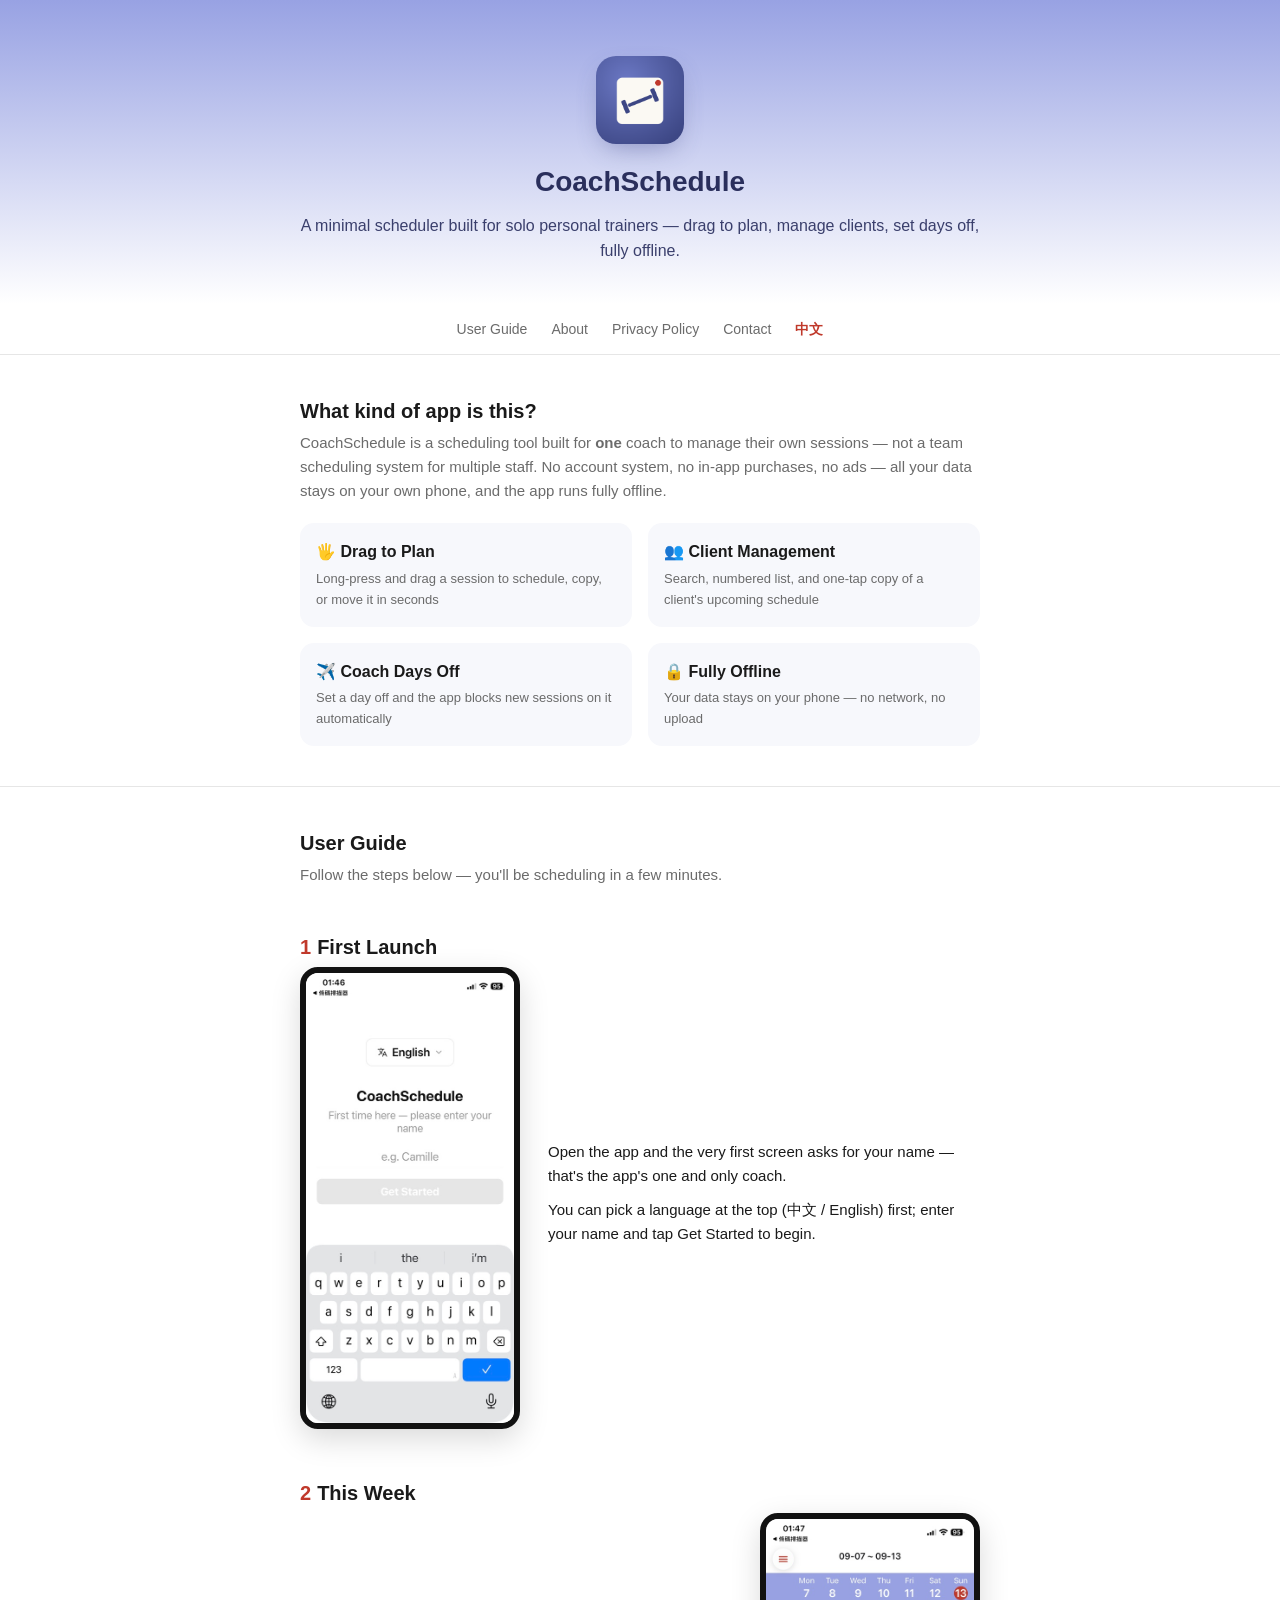
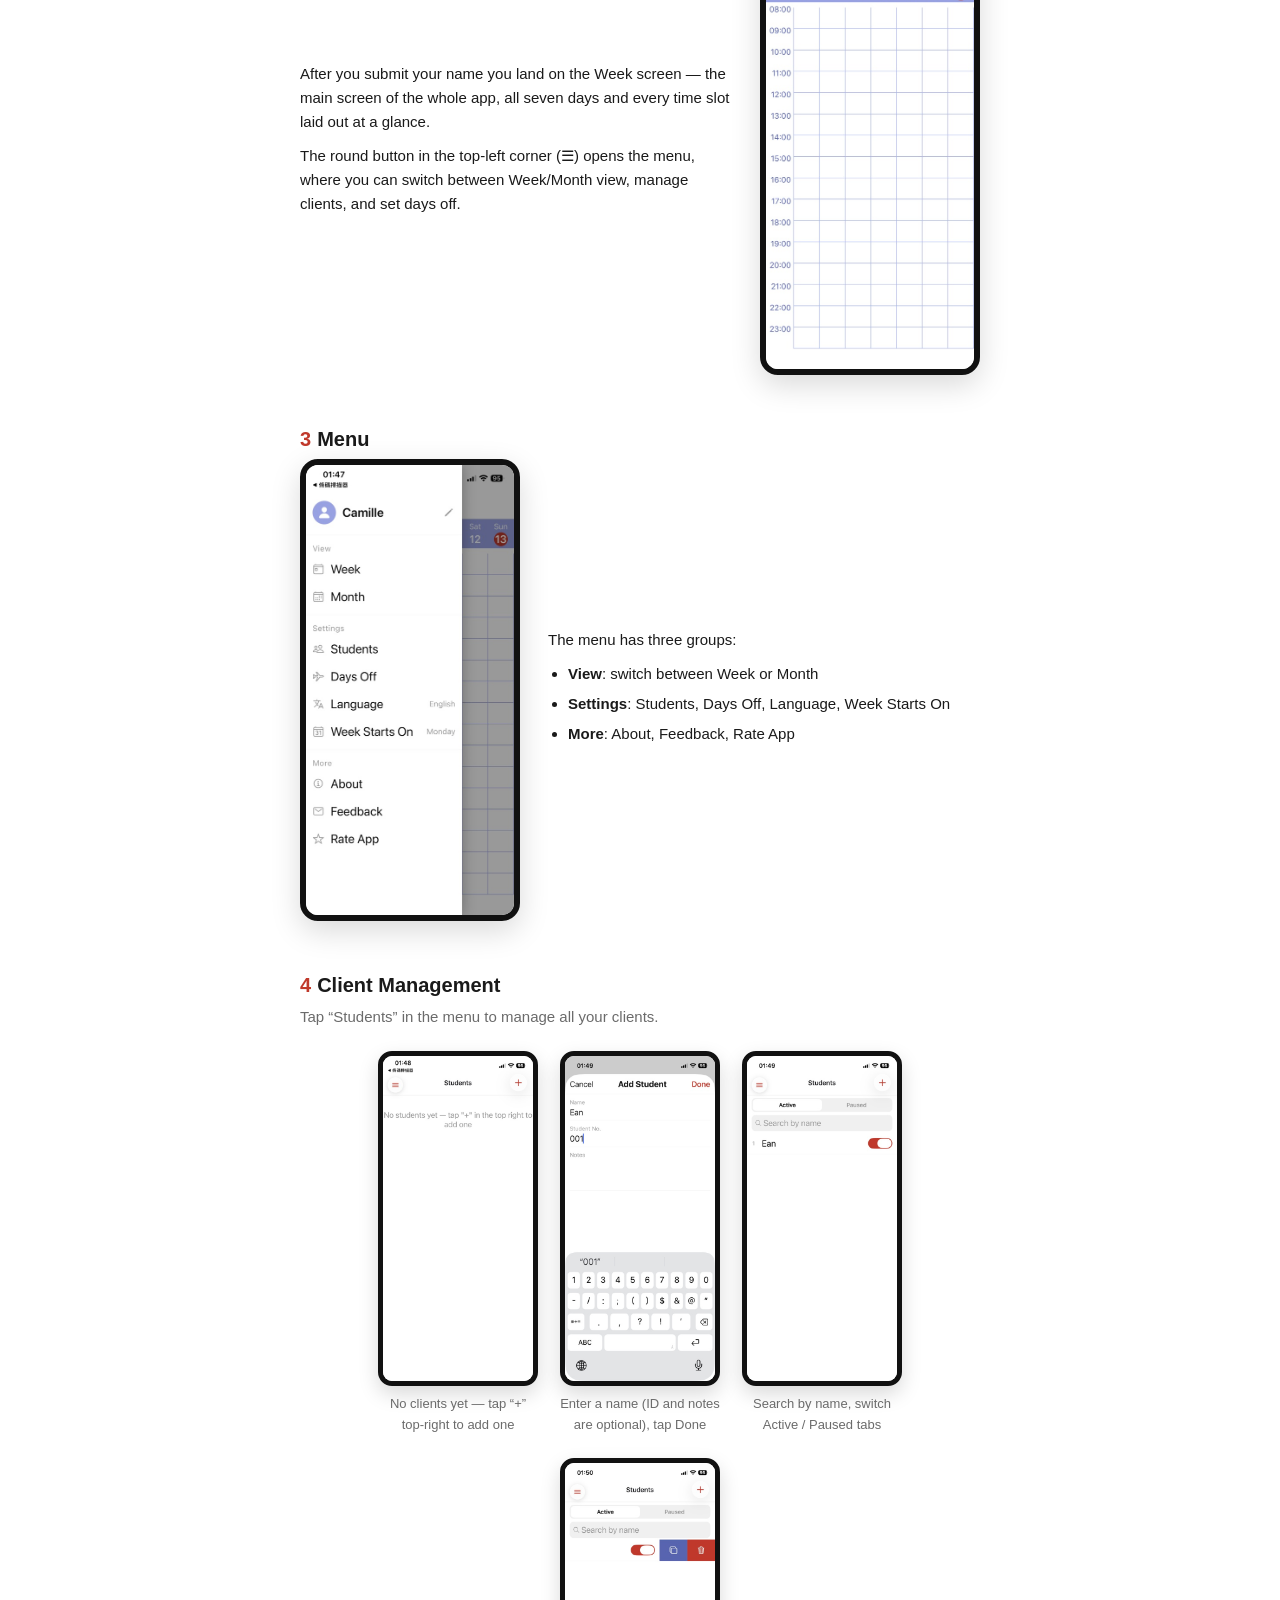
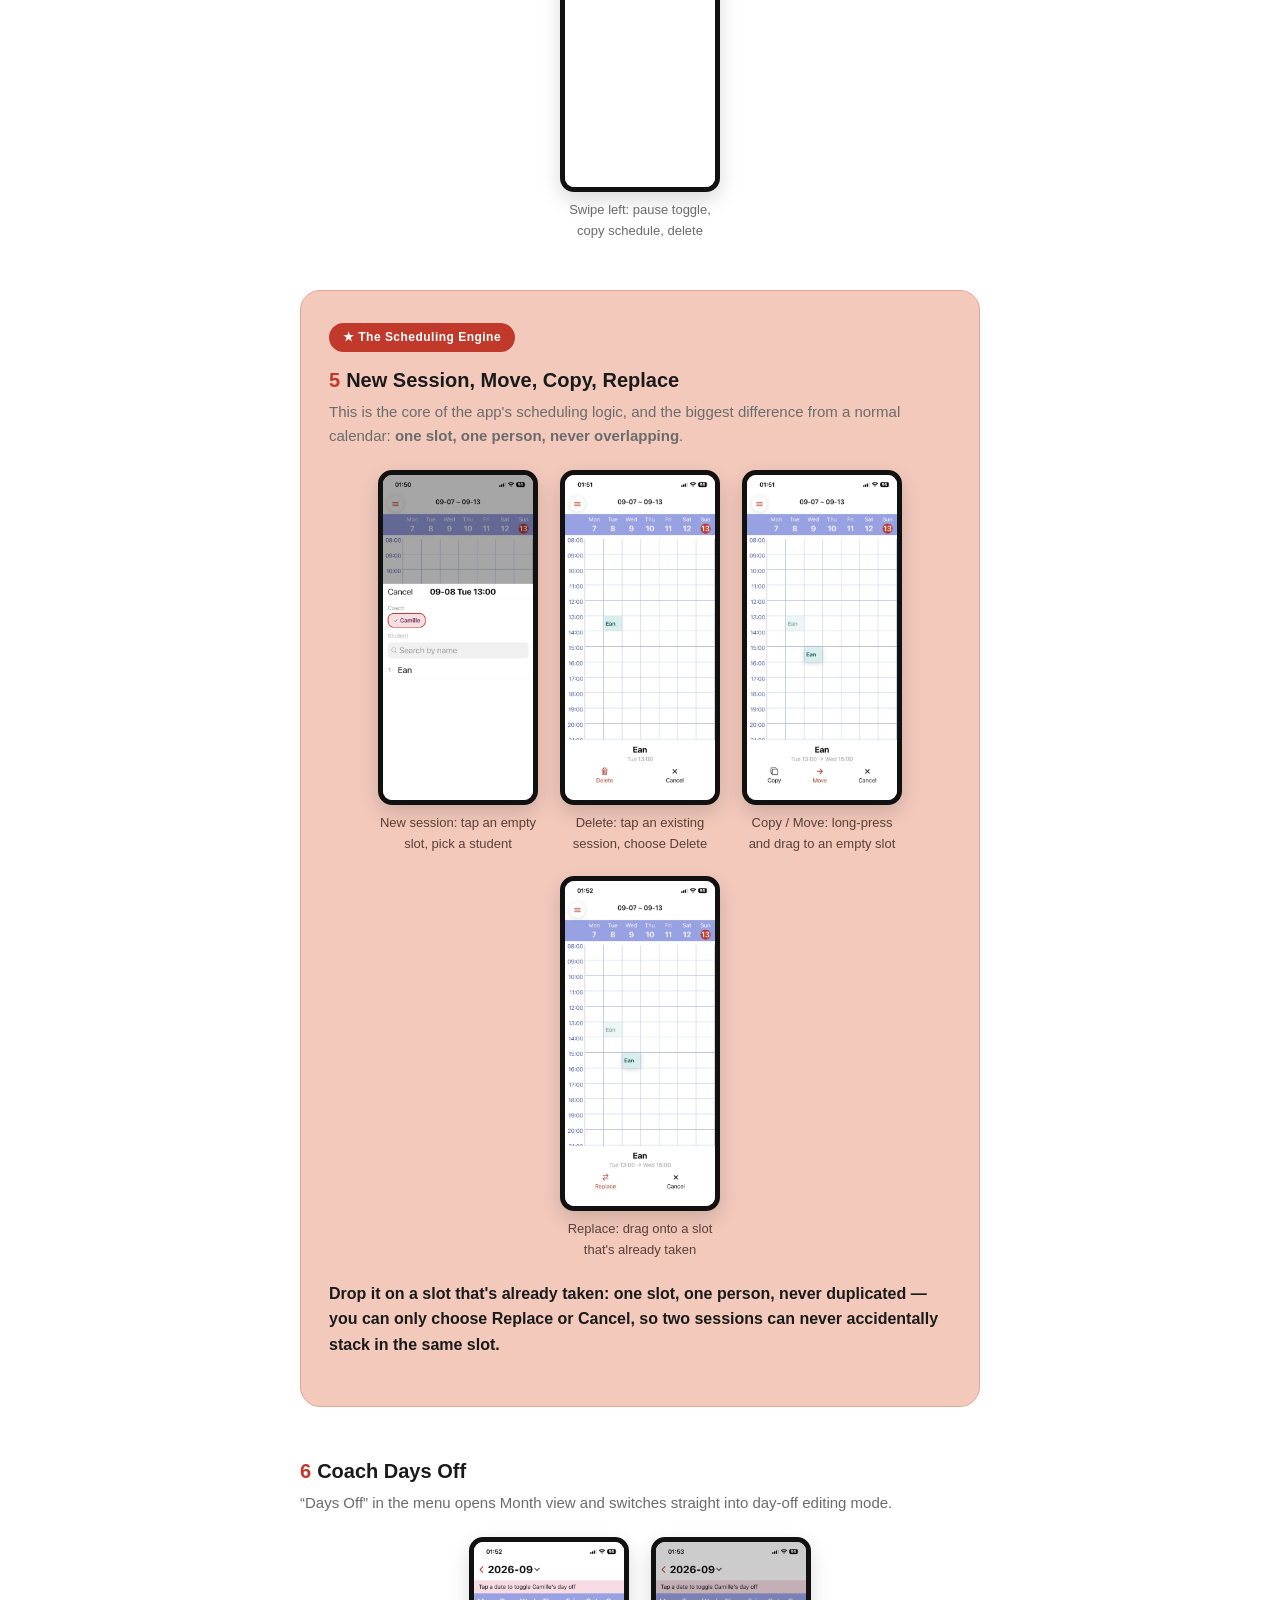
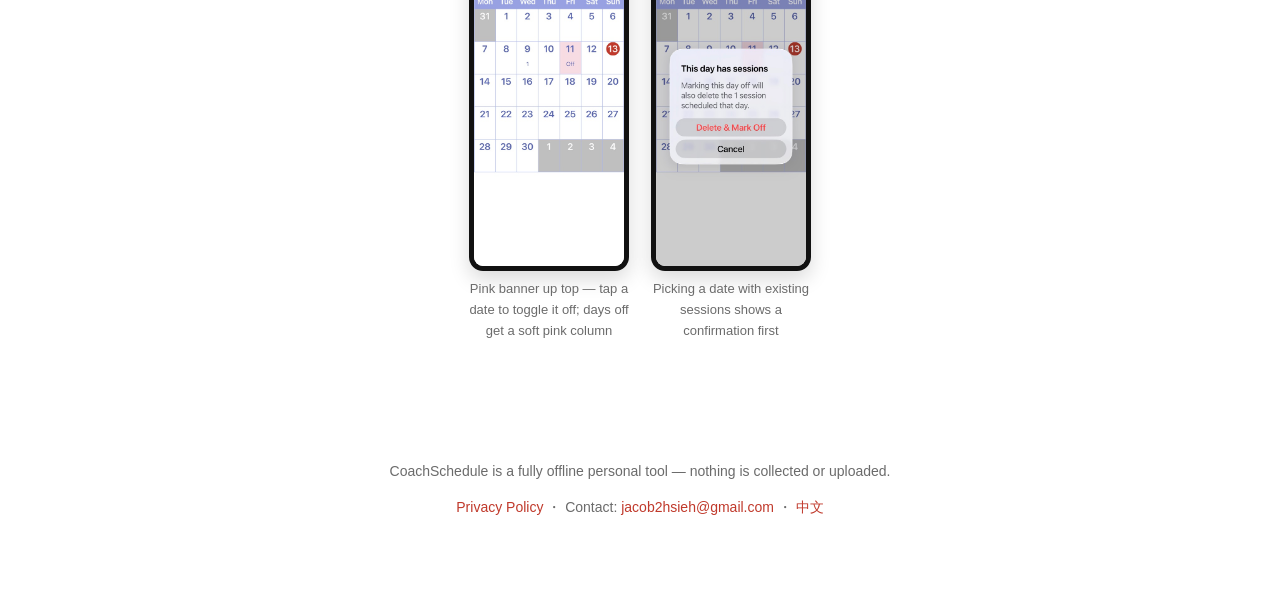
==== en.html @ 9b3b6e14 "重拍中英文截圖，網站改成 6 步驟結構並新增英文頁 新圖-TW/新圖-EN 逐張對照舊 8 步驟重新編號成 1~6（4/6 步驟內含多張子截圖），壓縮進 assets/screenshots/zh、e" ====
<!doctype html>
<html lang="en">
<head>
  <meta charset="UTF-8" />
  <meta name="viewport" content="width=device-width, initial-scale=1.0" />
  <title>CoachSchedule — Support & User Guide</title>
  <meta name="description" content="CoachSchedule: a minimal scheduling app for a single personal trainer. Drag-and-drop sessions, manage clients, set days off — fully offline, no account, no ads." />
  <meta name="keywords" content="CoachSchedule,personal trainer app,coach scheduling app,client management,drag and drop calendar,fitness trainer schedule" />
  <link rel="canonical" href="https://yrhhiming.github.io/CoachScheduleSite/en.html" />

  <!-- Language versions -->
  <link rel="alternate" hreflang="zh-Hant" href="https://yrhhiming.github.io/CoachScheduleSite/" />
  <link rel="alternate" hreflang="en" href="https://yrhhiming.github.io/CoachScheduleSite/en.html" />
  <link rel="alternate" hreflang="x-default" href="https://yrhhiming.github.io/CoachScheduleSite/" />

  <!-- Open Graph -->
  <meta property="og:type" content="website" />
  <meta property="og:site_name" content="CoachSchedule" />
  <meta property="og:title" content="CoachSchedule — A Minimal Scheduler for Personal Trainers" />
  <meta property="og:description" content="Drag-and-drop sessions, manage clients, set days off — fully offline, no account, no ads." />
  <meta property="og:url" content="https://yrhhiming.github.io/CoachScheduleSite/en.html" />
  <meta property="og:image" content="https://yrhhiming.github.io/CoachScheduleSite/og-image-en.jpg" />
  <meta property="og:image:width" content="1200" />
  <meta property="og:image:height" content="630" />
  <meta property="og:locale" content="en_US" />

  <!-- Twitter Card -->
  <meta name="twitter:card" content="summary_large_image" />
  <meta name="twitter:title" content="CoachSchedule — A Minimal Scheduler for Personal Trainers" />
  <meta name="twitter:description" content="Drag-and-drop sessions, manage clients, set days off — fully offline, no account, no ads." />
  <meta name="twitter:image" content="https://yrhhiming.github.io/CoachScheduleSite/og-image-en.jpg" />

  <!-- Favicon -->
  <link rel="icon" type="image/svg+xml" href="favicon.svg" />
  <link rel="apple-touch-icon" href="apple-touch-icon.png" />

  <link rel="stylesheet" href="style.css" />

  <script type="application/ld+json">
  {
    "@context": "https://schema.org",
    "@type": "MobileApplication",
    "name": "CoachSchedule",
    "applicationCategory": "ProductivityApplication",
    "operatingSystem": "iOS",
    "description": "A minimal scheduling app for a single personal trainer. Drag-and-drop sessions, manage clients, set days off — fully offline, no account, no ads.",
    "url": "https://yrhhiming.github.io/CoachScheduleSite/en.html",
    "image": "https://yrhhiming.github.io/CoachScheduleSite/assets/brand/app-icon.png",
    "offers": {
      "@type": "Offer",
      "price": "0",
      "priceCurrency": "USD"
    }
  }
  </script>
</head>
<body>

  <header class="hero">
    <div class="wrap">
      <img class="icon" src="assets/brand/app-icon.png" alt="CoachSchedule app icon" />
      <h1>CoachSchedule</h1>
      <p>A minimal scheduler built for solo personal trainers — drag to plan, manage clients, set days off, fully offline.</p>
    </div>
  </header>

  <nav class="top">
    <a href="#guide">User Guide</a>
    <a href="#about">About</a>
    <a href="privacy.html">Privacy Policy</a>
    <a href="mailto:jacob2hsieh@gmail.com">Contact</a>
    <a href="index.html" class="lang-switch">中文</a>
  </nav>

  <section id="about">
    <div class="wrap">
      <h2>What kind of app is this?</h2>
      <p class="step-desc">
        CoachSchedule is a scheduling tool built for <strong>one</strong> coach to manage their own sessions — not a
        team scheduling system for multiple staff. No account system, no in-app purchases, no ads — all your data
        stays on your own phone, and the app runs fully offline.
      </p>
      <div class="features">
        <div class="feature">
          <div class="f-title">🖐️ Drag to Plan</div>
          <div class="f-body">Long-press and drag a session to schedule, copy, or move it in seconds</div>
        </div>
        <div class="feature">
          <div class="f-title">👥 Client Management</div>
          <div class="f-body">Search, numbered list, and one-tap copy of a client's upcoming schedule</div>
        </div>
        <div class="feature">
          <div class="f-title">✈️ Coach Days Off</div>
          <div class="f-body">Set a day off and the app blocks new sessions on it automatically</div>
        </div>
        <div class="feature">
          <div class="f-title">🔒 Fully Offline</div>
          <div class="f-body">Your data stays on your phone — no network, no upload</div>
        </div>
      </div>
    </div>
  </section>

  <section id="guide">
    <div class="wrap">
      <h2>User Guide</h2>
      <p class="step-desc">Follow the steps below — you'll be scheduling in a few minutes.</p>
    </div>

    <div class="wrap">
      <div style="padding: 24px 0;">
        <h2><span class="step-no">1</span>First Launch</h2>
        <div class="step">
          <img src="assets/screenshots/en/1.jpg" alt="First launch screen, enter the coach's name" />
          <div class="text">
            <p>Open the app and the very first screen asks for your name — that's the app's one and only coach.</p>
            <p>You can pick a language at the top (中文 / English) first; enter your name and tap Get Started to begin.</p>
          </div>
        </div>
      </div>
    </div>

    <div class="wrap">
      <div style="padding: 24px 0;">
        <h2><span class="step-no">2</span>This Week</h2>
        <div class="step reverse">
          <img src="assets/screenshots/en/2.jpg" alt="This Week screen, empty week grid" />
          <div class="text">
            <p>After you submit your name you land on the Week screen — the main screen of the whole app, all seven days and every time slot laid out at a glance.</p>
            <p>The round button in the top-left corner (☰) opens the menu, where you can switch between Week/Month view, manage clients, and set days off.</p>
          </div>
        </div>
      </div>
    </div>

    <div class="wrap">
      <div style="padding: 24px 0;">
        <h2><span class="step-no">3</span>Menu</h2>
        <div class="step">
          <img src="assets/screenshots/en/3.jpg" alt="Top-left menu, showing Week/Month switch, Students, Days Off, Language, Week Starts On" />
          <div class="text">
            <p>The menu has three groups:</p>
            <ul>
              <li><strong>View</strong>: switch between Week or Month</li>
              <li><strong>Settings</strong>: Students, Days Off, Language, Week Starts On</li>
              <li><strong>More</strong>: About, Feedback, Rate App</li>
            </ul>
          </div>
        </div>
      </div>
    </div>

    <div class="wrap">
      <div style="padding: 24px 0;">
        <h2><span class="step-no">4</span>Client Management</h2>
        <p class="step-desc">Tap “Students” in the menu to manage all your clients.</p>
        <div class="substeps">
          <figure>
            <img src="assets/screenshots/en/4-1.jpg" alt="Empty state, no clients yet" />
            <figcaption>No clients yet — tap “+” top-right to add one</figcaption>
          </figure>
          <figure>
            <img src="assets/screenshots/en/4-2.jpg" alt="Add client form, name and student ID" />
            <figcaption>Enter a name (ID and notes are optional), tap Done</figcaption>
          </figure>
          <figure>
            <img src="assets/screenshots/en/4-3.jpg" alt="Client list, search bar and Active/Paused tabs" />
            <figcaption>Search by name, switch Active / Paused tabs</figcaption>
          </figure>
          <figure>
            <img src="assets/screenshots/en/4-4.jpg" alt="Swipe left to reveal pause toggle, copy, delete" />
            <figcaption>Swipe left: pause toggle, copy schedule, delete</figcaption>
          </figure>
        </div>
      </div>
    </div>

    <div class="wrap">
      <div class="featured">
        <span class="featured-badge">★ The Scheduling Engine</span>
        <h2><span class="step-no">5</span>New Session, Move, Copy, Replace</h2>
        <p class="step-desc" style="margin-bottom: 0;">This is the core of the app's scheduling logic, and the biggest difference from a normal calendar: <strong>one slot, one person, never overlapping</strong>.</p>
        <div class="substeps">
          <figure>
            <img src="assets/screenshots/en/5-1.jpg" alt="Tapping an empty slot opens a panel to pick a student" />
            <figcaption>New session: tap an empty slot, pick a student</figcaption>
          </figure>
          <figure>
            <img src="assets/screenshots/en/5-2.jpg" alt="Tapping an existing session shows Delete or Cancel" />
            <figcaption>Delete: tap an existing session, choose Delete</figcaption>
          </figure>
          <figure>
            <img src="assets/screenshots/en/5-3.jpg" alt="Dragging a session onto an empty slot shows Copy or Move" />
            <figcaption>Copy / Move: long-press and drag to an empty slot</figcaption>
          </figure>
          <figure>
            <img src="assets/screenshots/en/5-4.jpg" alt="Dragging onto an occupied slot only allows Replace or Cancel" />
            <figcaption>Replace: drag onto a slot that's already taken</figcaption>
          </figure>
        </div>
        <p class="highlight-rule" style="margin-top: 20px;">Drop it on a slot that's <strong>already taken</strong>: one slot, one person, never duplicated — you can only choose Replace or Cancel, so two sessions can never accidentally stack in the same slot.</p>
      </div>
    </div>

    <div class="wrap">
      <div style="padding: 24px 0;">
        <h2><span class="step-no">6</span>Coach Days Off</h2>
        <p class="step-desc">“Days Off” in the menu opens Month view and switches straight into day-off editing mode.</p>
        <div class="substeps">
          <figure>
            <img src="assets/screenshots/en/6-1.jpg" alt="Month view in day-off editing mode, pink banner explaining tap to toggle" />
            <figcaption>Pink banner up top — tap a date to toggle it off; days off get a soft pink column</figcaption>
          </figure>
          <figure>
            <img src="assets/screenshots/en/6-2.jpg" alt="Confirmation dialog when picking a date that already has sessions" />
            <figcaption>Picking a date with existing sessions shows a confirmation first</figcaption>
          </figure>
        </div>
      </div>
    </div>
  </section>

  <footer>
    <div class="wrap">
      <p>CoachSchedule is a fully offline personal tool — nothing is collected or uploaded.</p>
      <p>
        <a href="privacy.html">Privacy Policy</a> ・
        Contact: <a href="mailto:jacob2hsieh@gmail.com">jacob2hsieh@gmail.com</a> ・
        <a href="index.html">中文</a>
      </p>
    </div>
  </footer>

</body>
</html>
---- style.css ----
:root {
  --bg: #ffffff;
  --text: #1a1a1a;
  --muted: #6b6b6b;
  --accent: #c0392b;
  --header-bg: #98a2e3;
  --line: #e6e6e6;
  --card-bg: #f7f8fc;
  --off-bg: #f7dce4;
}

* {
  box-sizing: border-box;
}

body {
  margin: 0;
  background: var(--bg);
  color: var(--text);
  font-family: -apple-system, BlinkMacSystemFont, "PingFang TC", "Helvetica Neue", Arial, sans-serif;
  line-height: 1.6;
}

.wrap {
  max-width: 720px;
  margin: 0 auto;
  padding: 0 20px;
}

/* ── 頂部 hero ───────────────────────────────── */
.hero {
  background: linear-gradient(180deg, var(--header-bg) 0%, #ffffff 100%);
  padding: 56px 0 40px;
  text-align: center;
}

.hero .icon {
  display: block;
  width: 88px;
  height: 88px;
  border-radius: 20px; /* 模擬 iOS 圖示遮罩，原始檔本身維持直角滿版 */
  margin: 0 auto 16px;
  box-shadow: 0 10px 26px -8px rgba(61, 71, 133, 0.45);
}

.hero h1 {
  margin: 0 0 8px;
  font-size: 28px;
  font-weight: 700;
  color: #2a2f5c;
}

.hero p {
  margin: 0;
  font-size: 16px;
  color: #3a3f6c;
}

/* ── 導覽列 ───────────────────────────────── */
nav.top {
  display: flex;
  justify-content: center;
  gap: 24px;
  padding: 14px 0;
  border-bottom: 1px solid var(--line);
  font-size: 14px;
}

nav.top a {
  color: var(--muted);
  text-decoration: none;
}

nav.top a:hover {
  color: var(--accent);
}

/* ── 一般內文區塊 ───────────────────────────────── */
section {
  padding: 40px 0;
}

section + section {
  border-top: 1px solid var(--line);
}

h2 {
  font-size: 20px;
  font-weight: 700;
  margin: 0 0 4px;
}

h2 .step-no {
  color: var(--accent);
  font-weight: 700;
  margin-right: 6px;
}

.step-desc {
  color: var(--muted);
  font-size: 15px;
  margin: 0 0 20px;
}

/* ── 步驟卡片（圖 + 文字）───────────────────────── */
.step {
  display: flex;
  align-items: center;
  gap: 28px;
}

.step.reverse {
  flex-direction: row-reverse;
}

.step img {
  width: 220px;
  flex: none;
  border-radius: 18px;
  border: 6px solid #111;
  box-shadow: 0 10px 30px rgba(0, 0, 0, 0.15);
  display: block;
}

.step .text {
  flex: 1;
}

.step .text p {
  margin: 0 0 10px;
  font-size: 15px;
}

.step .text ul {
  margin: 0;
  padding-left: 20px;
  font-size: 15px;
}

.step .text li {
  margin-bottom: 6px;
}

.note {
  display: inline-block;
  margin-top: 10px;
  padding: 6px 12px;
  border-radius: 8px;
  background: var(--card-bg);
  font-size: 13px;
  color: #444;
}

.note.off {
  background: var(--off-bg);
}

/* ── 特色標注（唯一用在「一格一人」那個核心機制上）───────────── */
.featured {
  position: relative;
  padding: 32px 28px;
  margin: 24px 0;
  border-radius: 20px;
  background: #f3c9bc; /* 實色、夠深，跟其他純白區塊一眼區隔 */
  border: 1px solid #e2a893;
}

.featured-badge {
  display: inline-block;
  margin-bottom: 12px;
  padding: 5px 14px;
  border-radius: 999px;
  background: var(--accent);
  color: #fff;
  font-size: 12px;
  font-weight: 700;
  letter-spacing: 0.04em;
}

.highlight-rule {
  font-weight: 600;
  color: var(--text);
}

/* ── 多圖步驟（一段文字搭配多張截圖）───────────── */
.substeps {
  display: flex;
  flex-wrap: wrap;
  justify-content: center;
  gap: 22px;
  margin-top: 22px;
}

.substeps figure {
  flex: 0 1 160px;
  margin: 0;
  text-align: center;
}

.substeps img {
  width: 100%;
  border-radius: 14px;
  border: 5px solid #111;
  box-shadow: 0 8px 20px rgba(0, 0, 0, 0.15);
  display: block;
}

.substeps figcaption {
  margin-top: 8px;
  font-size: 13px;
  color: var(--muted);
}

.featured .substeps figcaption {
  color: #5a3f36;
}

/* ── 語言切換 ───────────────────────────────── */
nav.top .lang-switch {
  color: var(--accent);
  font-weight: 600;
}

/* ── Feature grid（首頁摘要用）───────────────────── */
.features {
  display: grid;
  grid-template-columns: 1fr 1fr;
  gap: 16px;
}

.feature {
  background: var(--card-bg);
  border-radius: 14px;
  padding: 16px;
}

.feature .f-title {
  font-weight: 600;
  margin-bottom: 4px;
}

.feature .f-body {
  font-size: 13px;
  color: var(--muted);
}

/* ── Footer ───────────────────────────────── */
footer {
  padding: 40px 0 60px;
  text-align: center;
  color: var(--muted);
  font-size: 14px;
}

footer a {
  color: var(--accent);
  text-decoration: none;
}

footer a:hover {
  text-decoration: underline;
}

/* ── 隱私政策頁專用 ───────────────────────────────── */
.policy h2 {
  margin-top: 28px;
}

.policy p,
.policy li {
  font-size: 15px;
  color: #333;
}

/* ── RWD：手機上圖文改上下疊 ───────────────────────── */
@media (max-width: 560px) {
  .step,
  .step.reverse {
    flex-direction: column;
  }
  .step img {
    width: 65%;
    max-width: 260px;
  }
  .features {
    grid-template-columns: 1fr;
  }
  .hero h1 {
    font-size: 24px;
  }
}
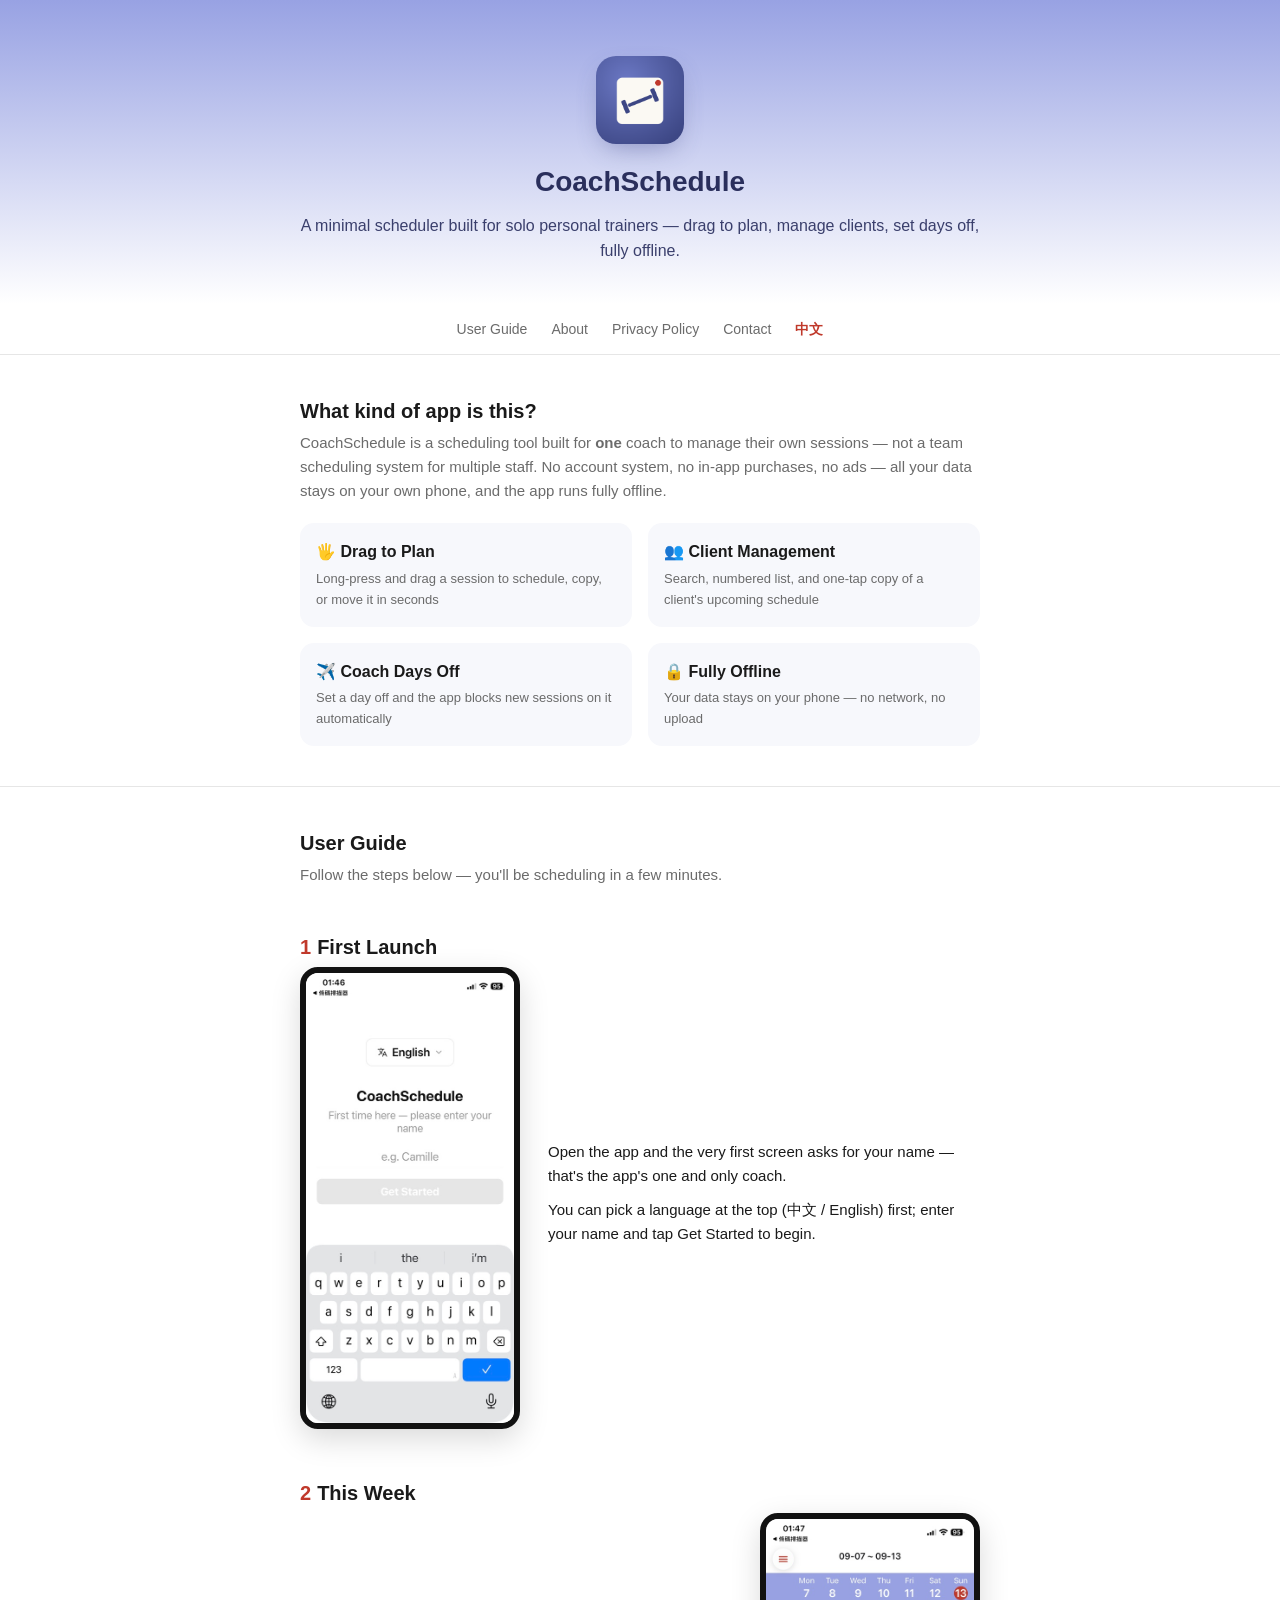
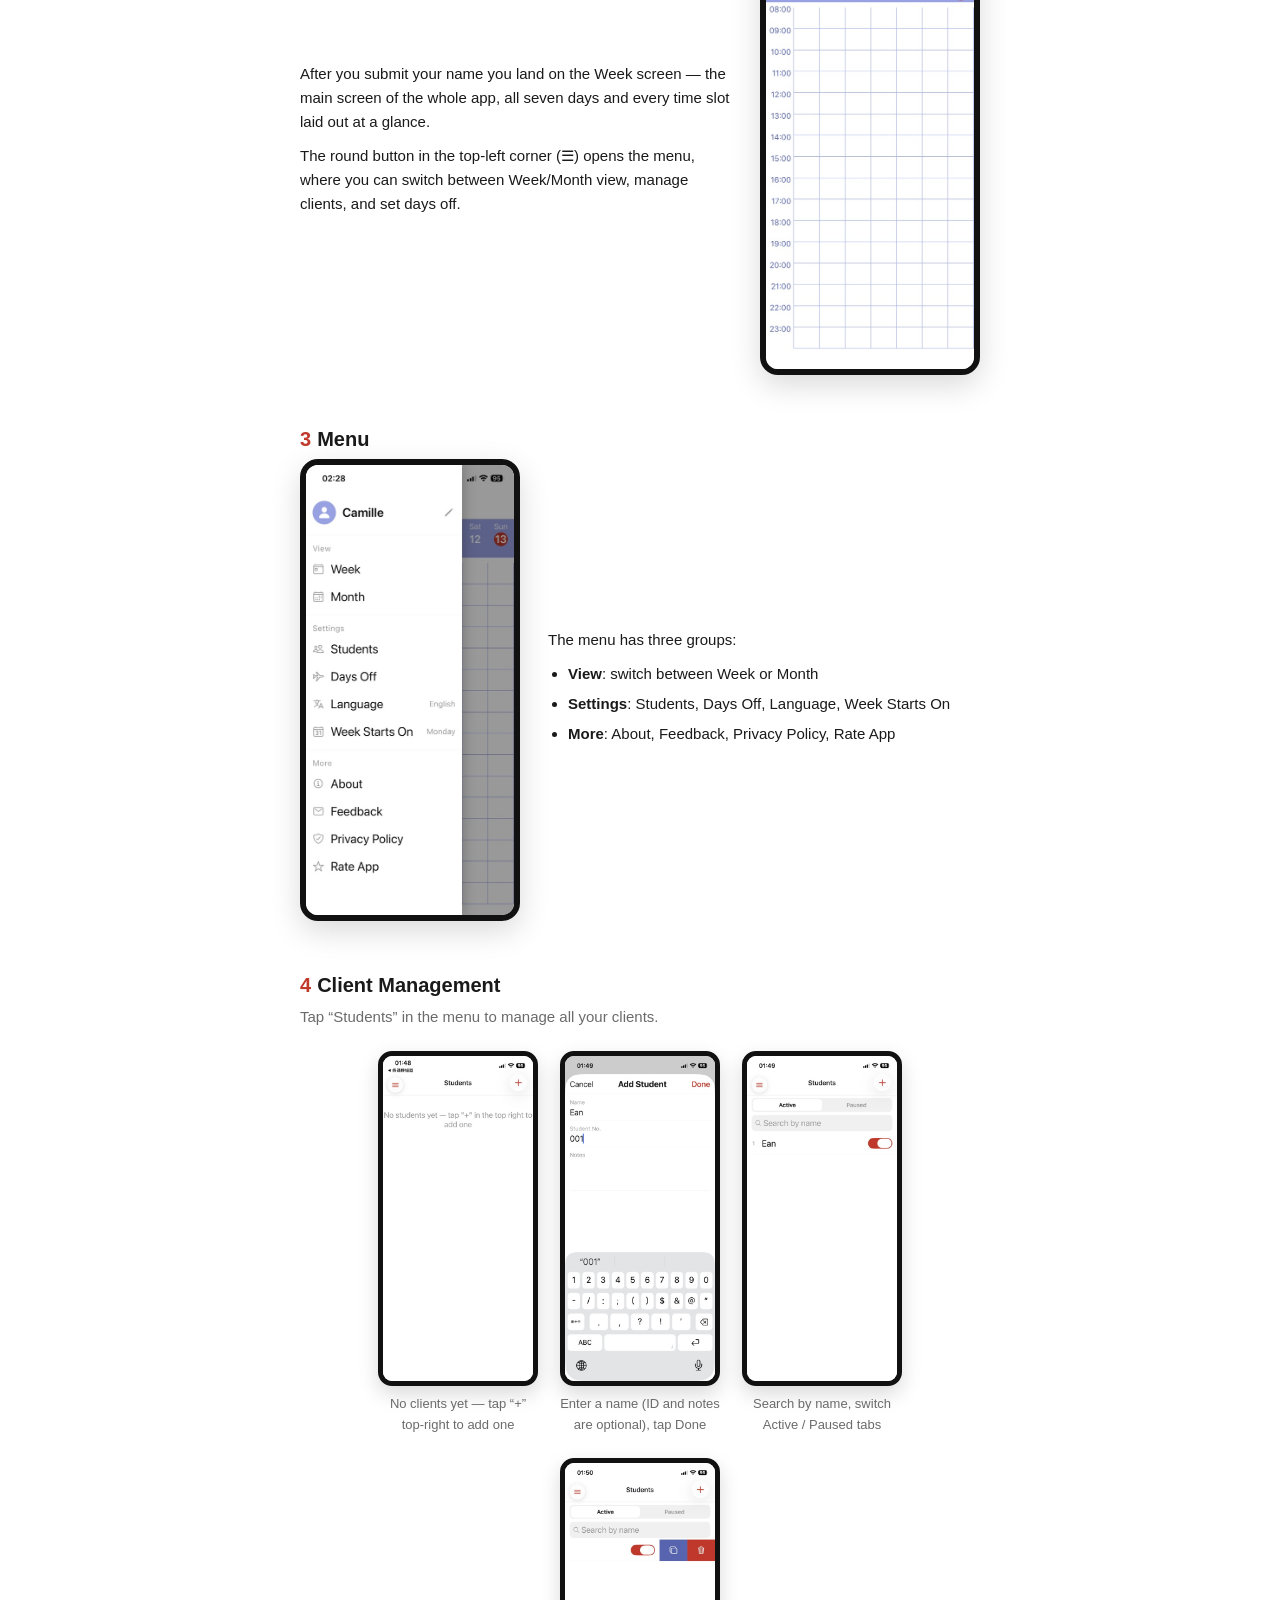
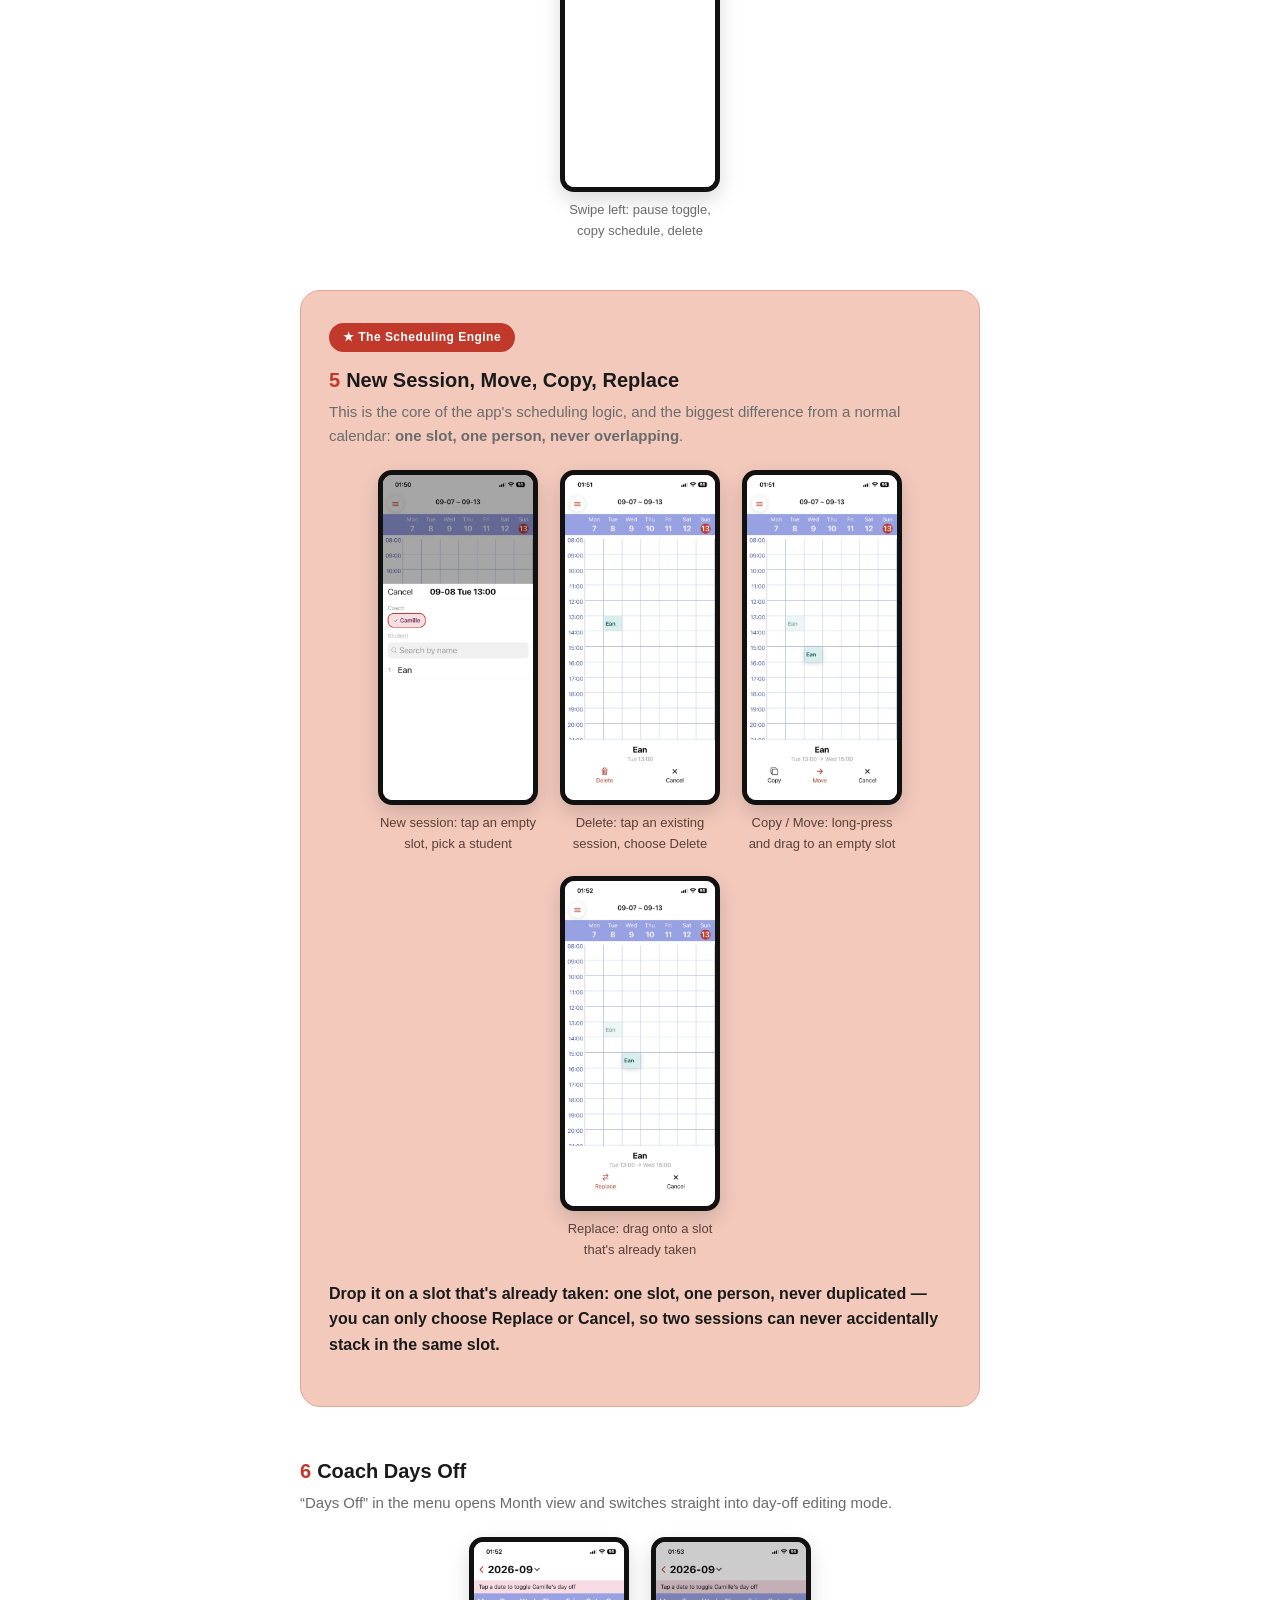
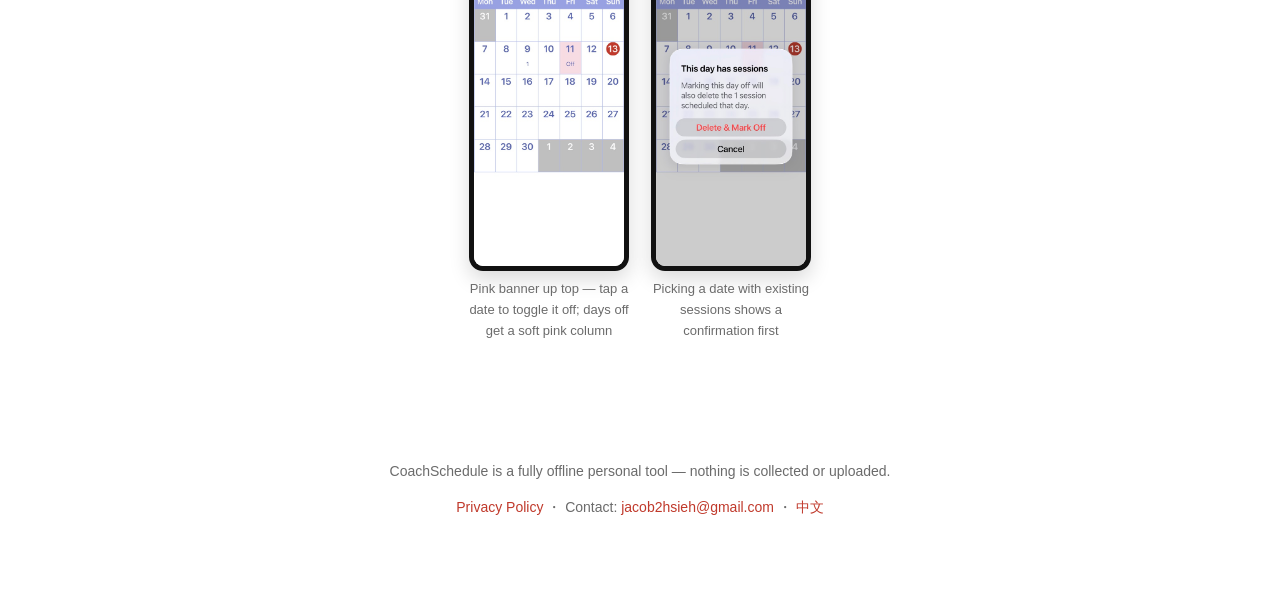
==== commit 5ca4dd86: "更新選單截圖，補上隱私政策項目 3.jpg（zh/en）換成新拍的選單畫面，更多分組多了隱私政策；index.html/en.html 的選單條列文字同步補上這一項。  Co-Authored-By:" ====
--- a/en.html
+++ b/en.html
@@ -143,7 +143,7 @@
             <ul>
               <li><strong>View</strong>: switch between Week or Month</li>
               <li><strong>Settings</strong>: Students, Days Off, Language, Week Starts On</li>
-              <li><strong>More</strong>: About, Feedback, Rate App</li>
+              <li><strong>More</strong>: About, Feedback, Privacy Policy, Rate App</li>
             </ul>
           </div>
         </div>
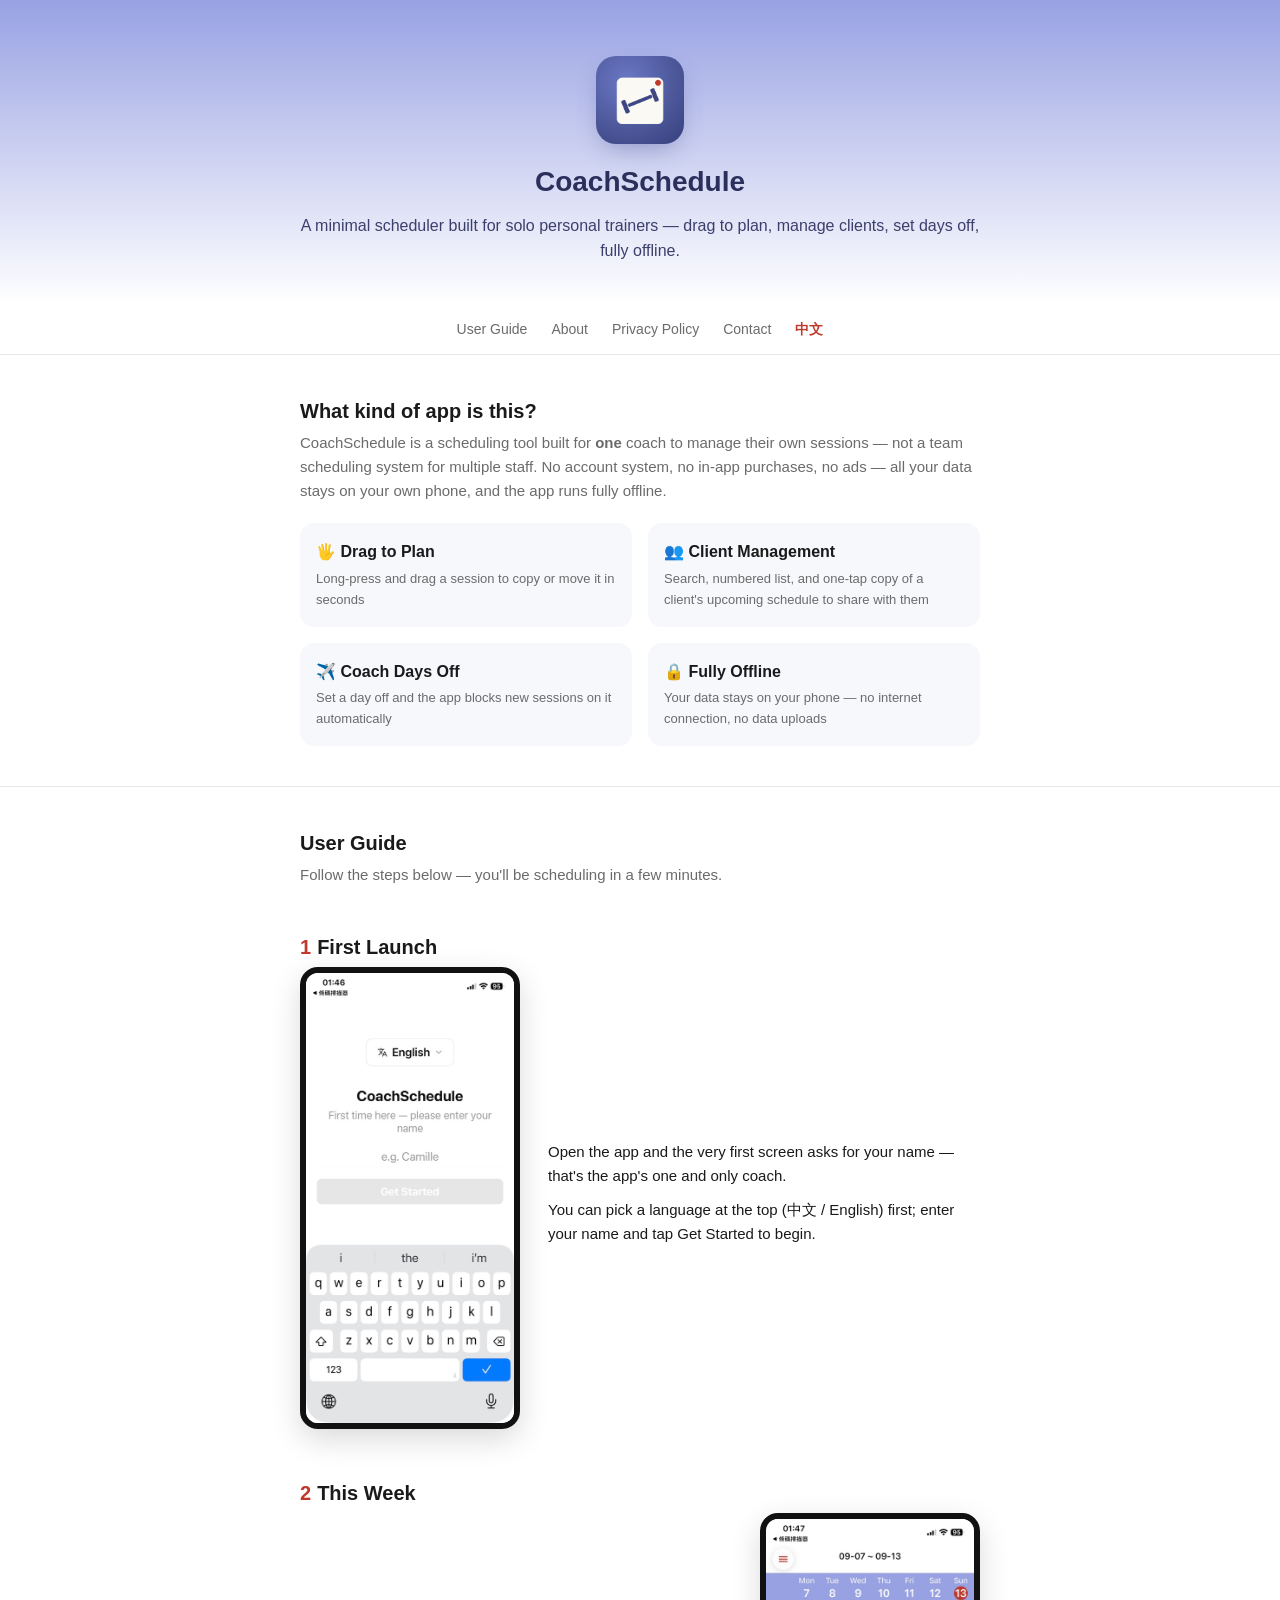
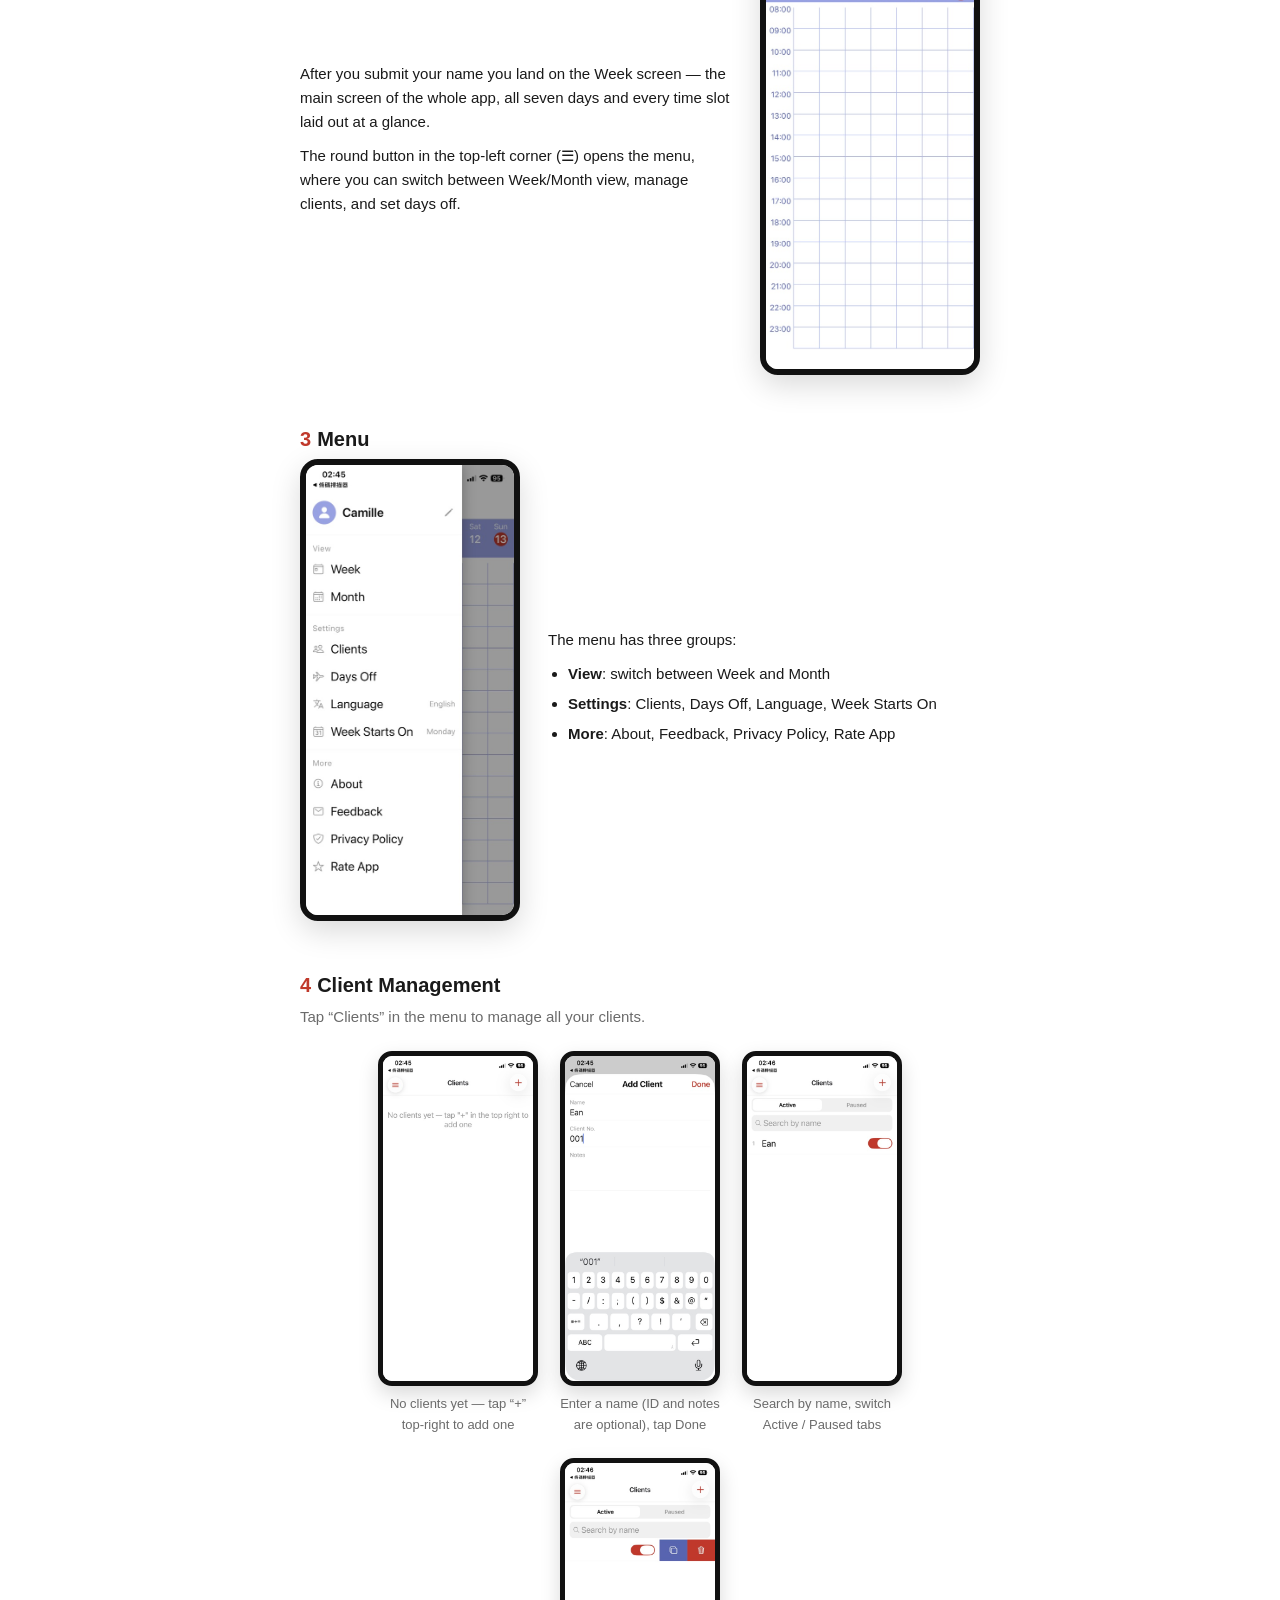
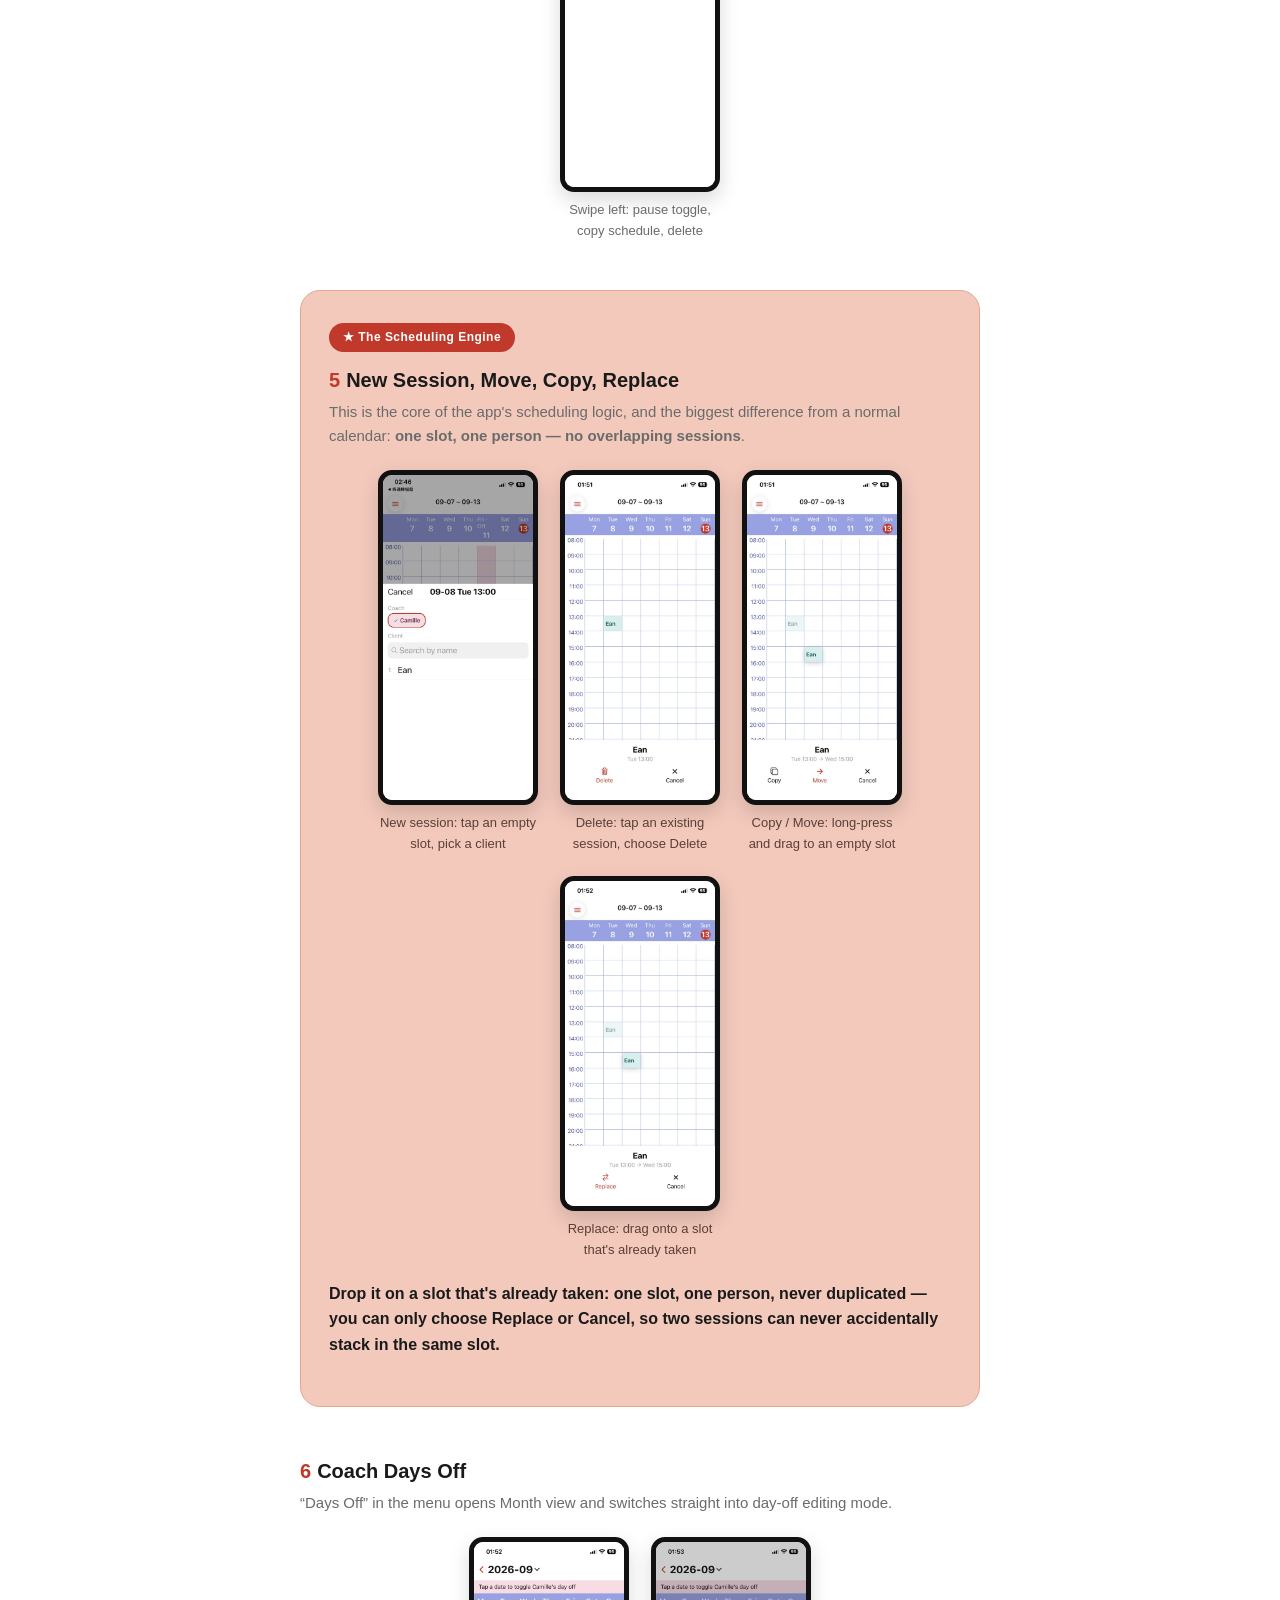
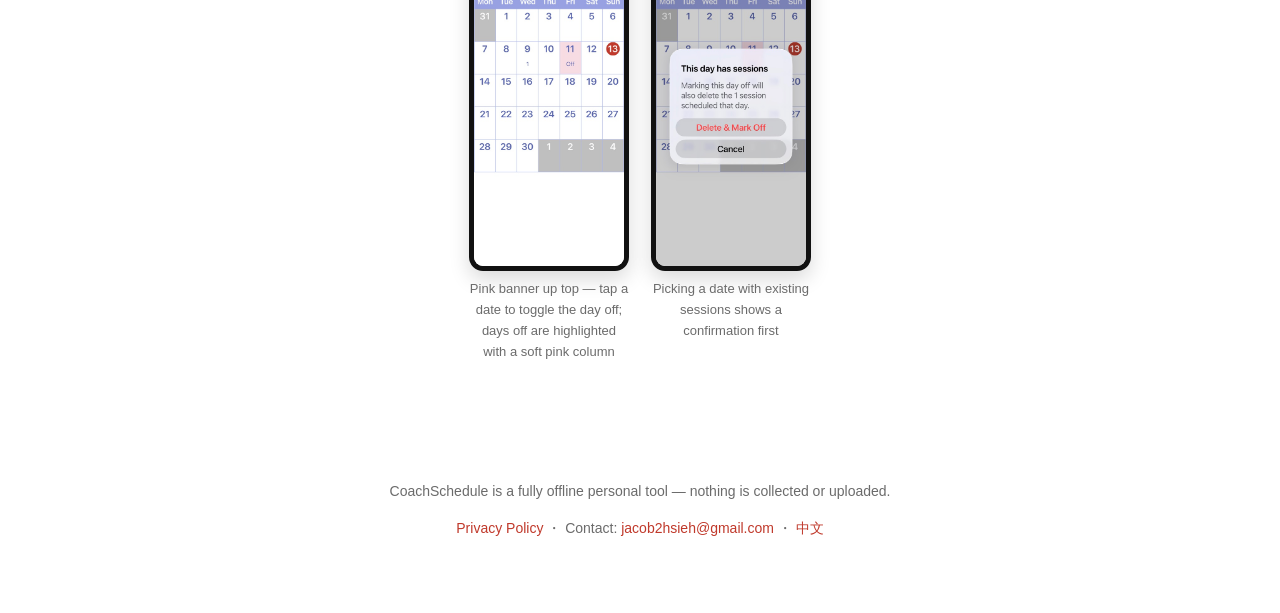
==== commit 92cf7035: "英文截圖同步改成 Clients app 英文語系把 Student 改成 Client 之後，重拍 3、4-1、4-2、4-3、4-4、5-1 這 6 張有拍到該字樣的英文截圖並壓縮取代；其餘英文截" ====
--- a/en.html
+++ b/en.html
@@ -83,11 +83,11 @@
       <div class="features">
         <div class="feature">
           <div class="f-title">🖐️ Drag to Plan</div>
-          <div class="f-body">Long-press and drag a session to schedule, copy, or move it in seconds</div>
+          <div class="f-body">Long-press and drag a session to copy or move it in seconds</div>
         </div>
         <div class="feature">
           <div class="f-title">👥 Client Management</div>
-          <div class="f-body">Search, numbered list, and one-tap copy of a client's upcoming schedule</div>
+          <div class="f-body">Search, numbered list, and one-tap copy of a client's upcoming schedule to share with them</div>
         </div>
         <div class="feature">
           <div class="f-title">✈️ Coach Days Off</div>
@@ -95,7 +95,7 @@
         </div>
         <div class="feature">
           <div class="f-title">🔒 Fully Offline</div>
-          <div class="f-body">Your data stays on your phone — no network, no upload</div>
+          <div class="f-body">Your data stays on your phone — no internet connection, no data uploads</div>
         </div>
       </div>
     </div>
@@ -137,12 +137,12 @@
       <div style="padding: 24px 0;">
         <h2><span class="step-no">3</span>Menu</h2>
         <div class="step">
-          <img src="assets/screenshots/en/3.jpg" alt="Top-left menu, showing Week/Month switch, Students, Days Off, Language, Week Starts On" />
+          <img src="assets/screenshots/en/3.jpg" alt="Top-left menu, showing Week/Month switch, Clients, Days Off, Language, Week Starts On" />
           <div class="text">
             <p>The menu has three groups:</p>
             <ul>
-              <li><strong>View</strong>: switch between Week or Month</li>
-              <li><strong>Settings</strong>: Students, Days Off, Language, Week Starts On</li>
+              <li><strong>View</strong>: switch between Week and Month</li>
+              <li><strong>Settings</strong>: Clients, Days Off, Language, Week Starts On</li>
               <li><strong>More</strong>: About, Feedback, Privacy Policy, Rate App</li>
             </ul>
           </div>
@@ -153,14 +153,14 @@
     <div class="wrap">
       <div style="padding: 24px 0;">
         <h2><span class="step-no">4</span>Client Management</h2>
-        <p class="step-desc">Tap “Students” in the menu to manage all your clients.</p>
+        <p class="step-desc">Tap “Clients” in the menu to manage all your clients.</p>
         <div class="substeps">
           <figure>
             <img src="assets/screenshots/en/4-1.jpg" alt="Empty state, no clients yet" />
             <figcaption>No clients yet — tap “+” top-right to add one</figcaption>
           </figure>
           <figure>
-            <img src="assets/screenshots/en/4-2.jpg" alt="Add client form, name and student ID" />
+            <img src="assets/screenshots/en/4-2.jpg" alt="Add client form, name and client ID" />
             <figcaption>Enter a name (ID and notes are optional), tap Done</figcaption>
           </figure>
           <figure>
@@ -179,11 +179,11 @@
       <div class="featured">
         <span class="featured-badge">★ The Scheduling Engine</span>
         <h2><span class="step-no">5</span>New Session, Move, Copy, Replace</h2>
-        <p class="step-desc" style="margin-bottom: 0;">This is the core of the app's scheduling logic, and the biggest difference from a normal calendar: <strong>one slot, one person, never overlapping</strong>.</p>
+        <p class="step-desc" style="margin-bottom: 0;">This is the core of the app's scheduling logic, and the biggest difference from a normal calendar: <strong>one slot, one person — no overlapping sessions</strong>.</p>
         <div class="substeps">
           <figure>
-            <img src="assets/screenshots/en/5-1.jpg" alt="Tapping an empty slot opens a panel to pick a student" />
-            <figcaption>New session: tap an empty slot, pick a student</figcaption>
+            <img src="assets/screenshots/en/5-1.jpg" alt="Tapping an empty slot opens a panel to pick a client" />
+            <figcaption>New session: tap an empty slot, pick a client</figcaption>
           </figure>
           <figure>
             <img src="assets/screenshots/en/5-2.jpg" alt="Tapping an existing session shows Delete or Cancel" />
@@ -209,7 +209,7 @@
         <div class="substeps">
           <figure>
             <img src="assets/screenshots/en/6-1.jpg" alt="Month view in day-off editing mode, pink banner explaining tap to toggle" />
-            <figcaption>Pink banner up top — tap a date to toggle it off; days off get a soft pink column</figcaption>
+            <figcaption>Pink banner up top — tap a date to toggle the day off; days off are highlighted with a soft pink column</figcaption>
           </figure>
           <figure>
             <img src="assets/screenshots/en/6-2.jpg" alt="Confirmation dialog when picking a date that already has sessions" />
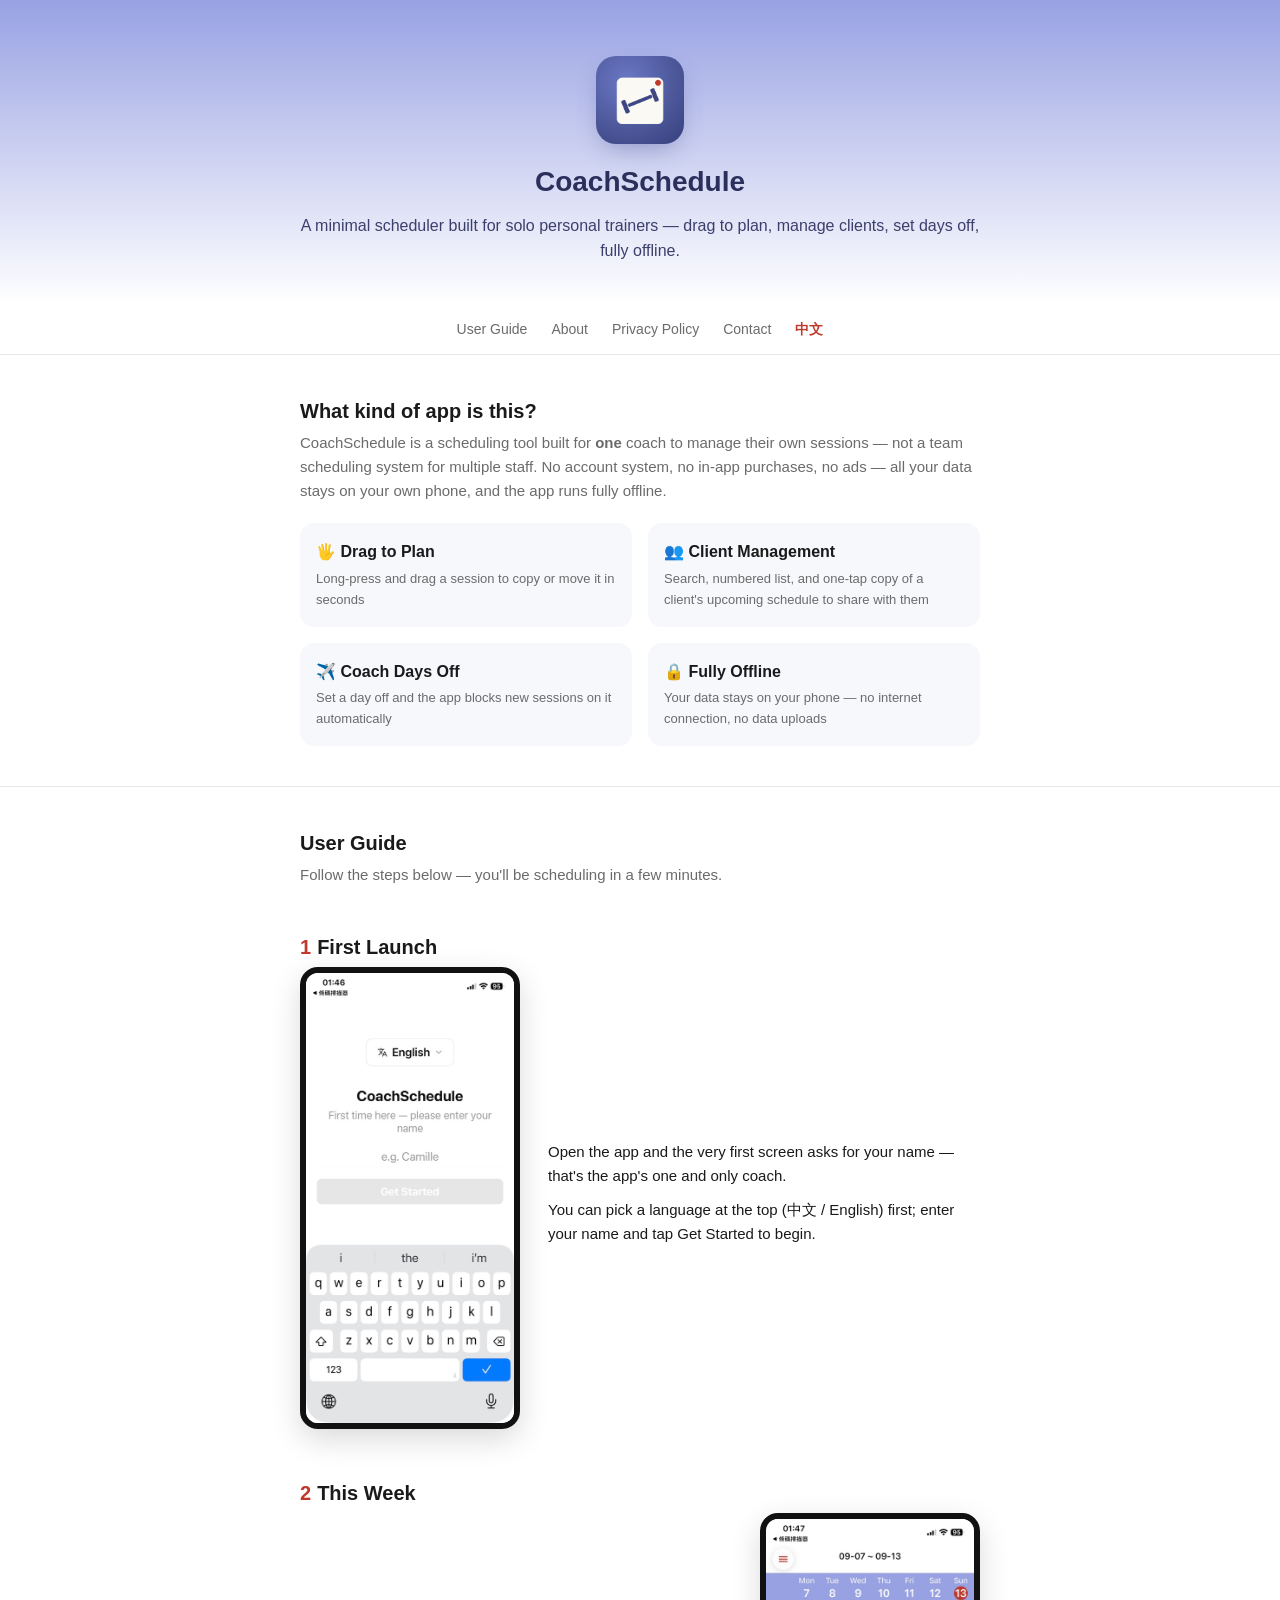
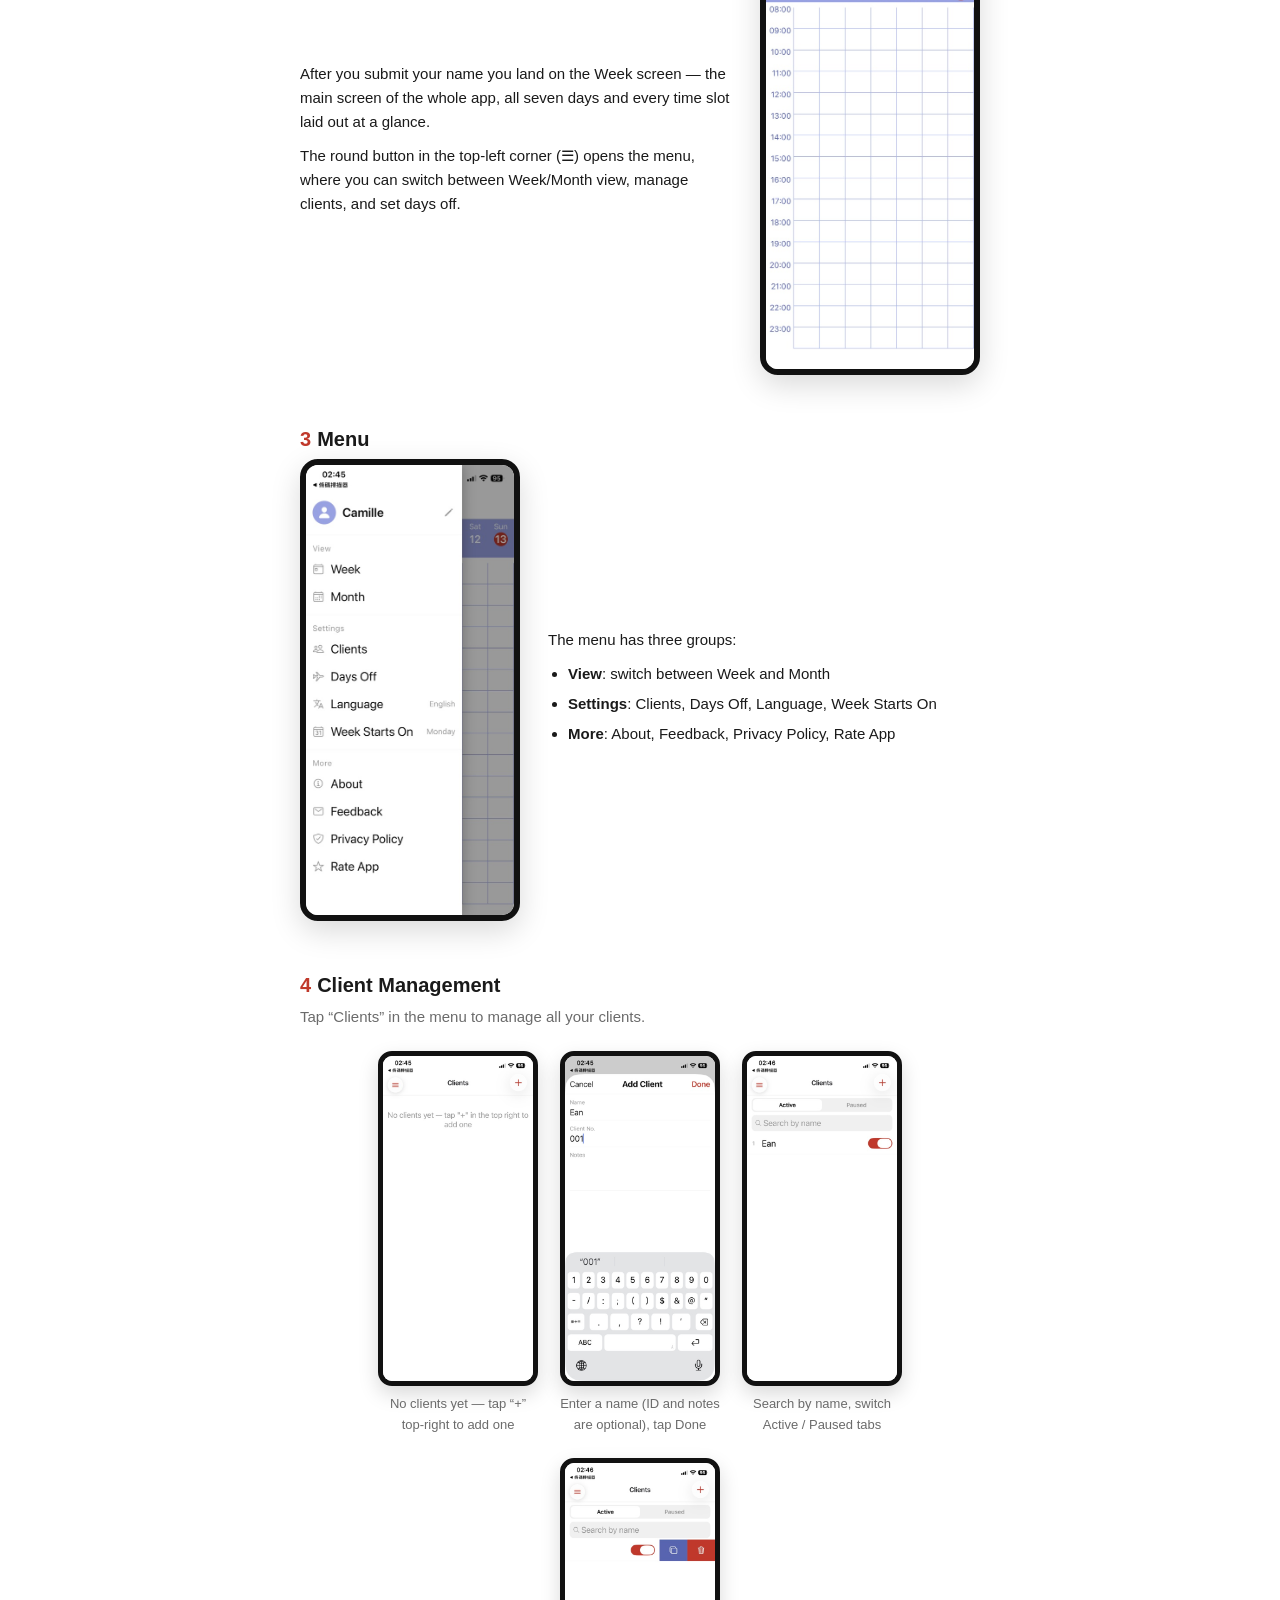
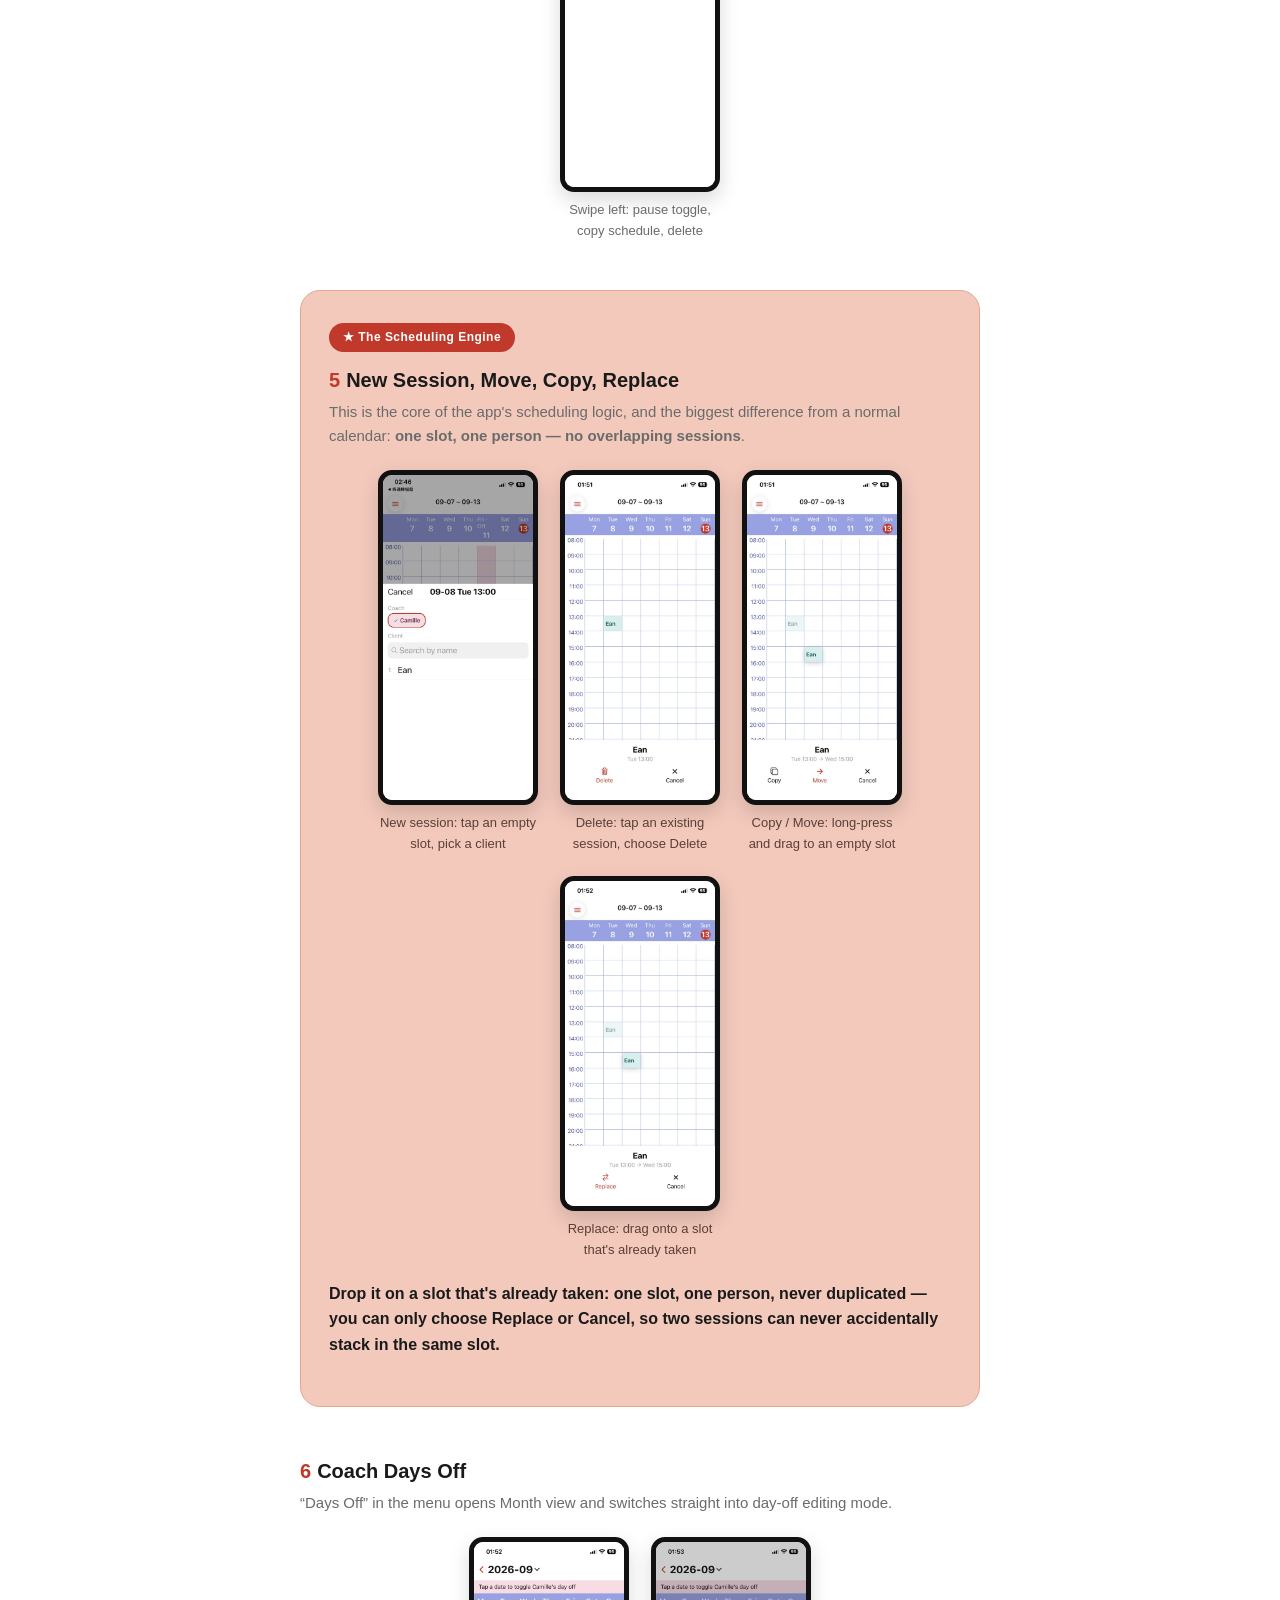
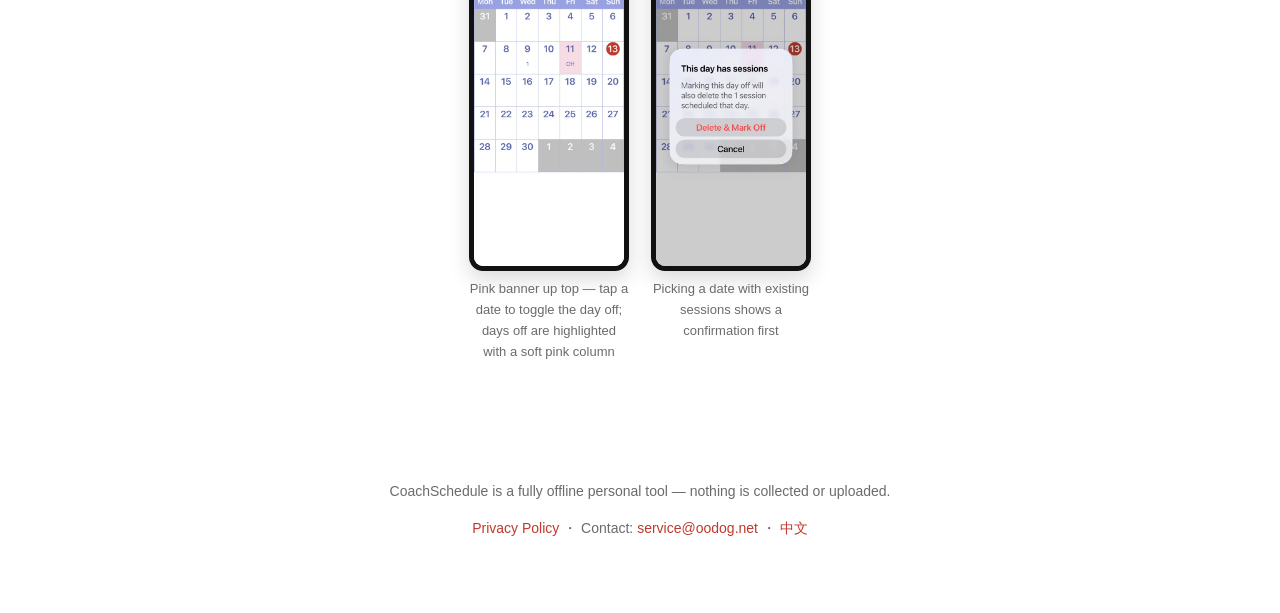
==== commit df591a02: "聯絡信箱改為 service@oodog.net（首頁、隱私政策，中英各兩處） Co-Authored-By: Claude Sonnet 5.5 <noreply@anthropic.com>" ====
--- a/en.html
+++ b/en.html
@@ -67,8 +67,8 @@
   <nav class="top">
     <a href="#guide">User Guide</a>
     <a href="#about">About</a>
-    <a href="privacy.html">Privacy Policy</a>
-    <a href="mailto:jacob2hsieh@gmail.com">Contact</a>
+    <a href="privacy-en.html">Privacy Policy</a>
+    <a href="mailto:service@oodog.net">Contact</a>
     <a href="index.html" class="lang-switch">中文</a>
   </nav>
 
@@ -224,8 +224,8 @@
     <div class="wrap">
       <p>CoachSchedule is a fully offline personal tool — nothing is collected or uploaded.</p>
       <p>
-        <a href="privacy.html">Privacy Policy</a> ・
-        Contact: <a href="mailto:jacob2hsieh@gmail.com">jacob2hsieh@gmail.com</a> ・
+        <a href="privacy-en.html">Privacy Policy</a> ・
+        Contact: <a href="mailto:service@oodog.net">service@oodog.net</a> ・
         <a href="index.html">中文</a>
       </p>
     </div>
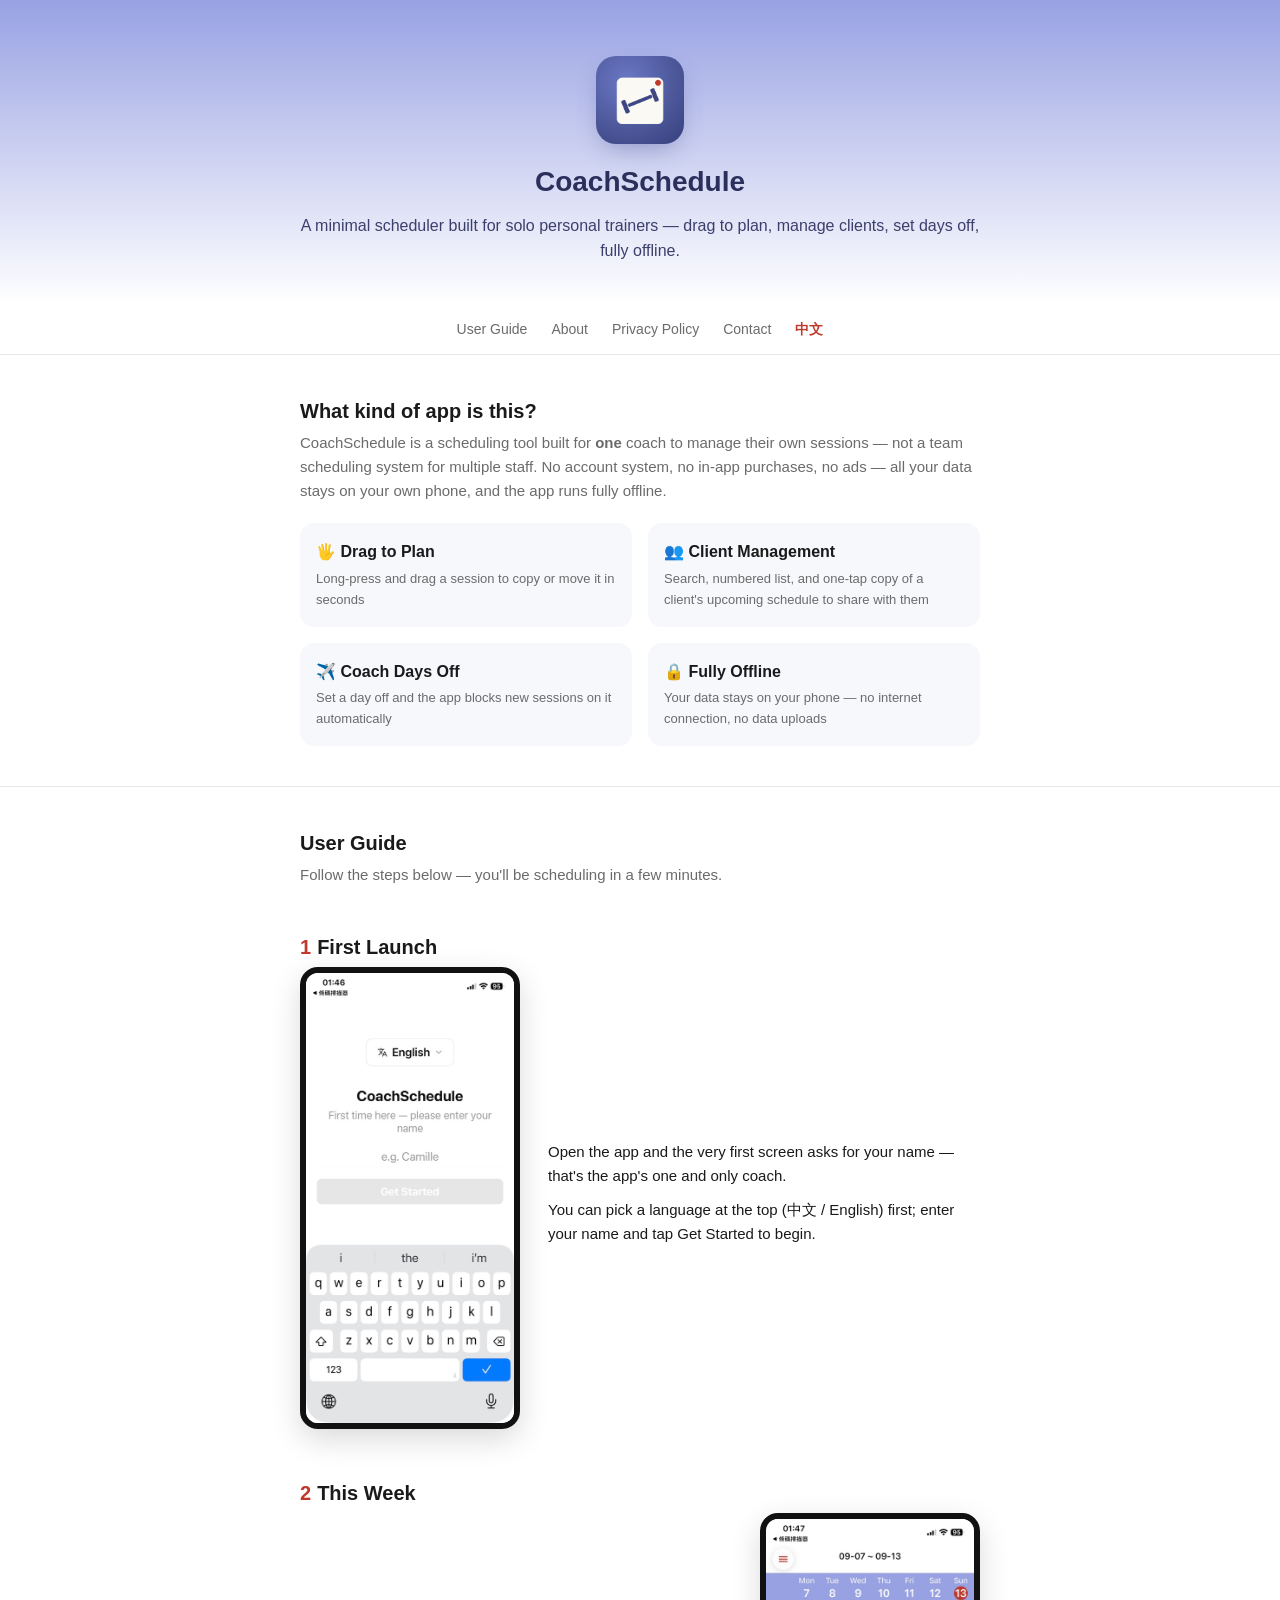
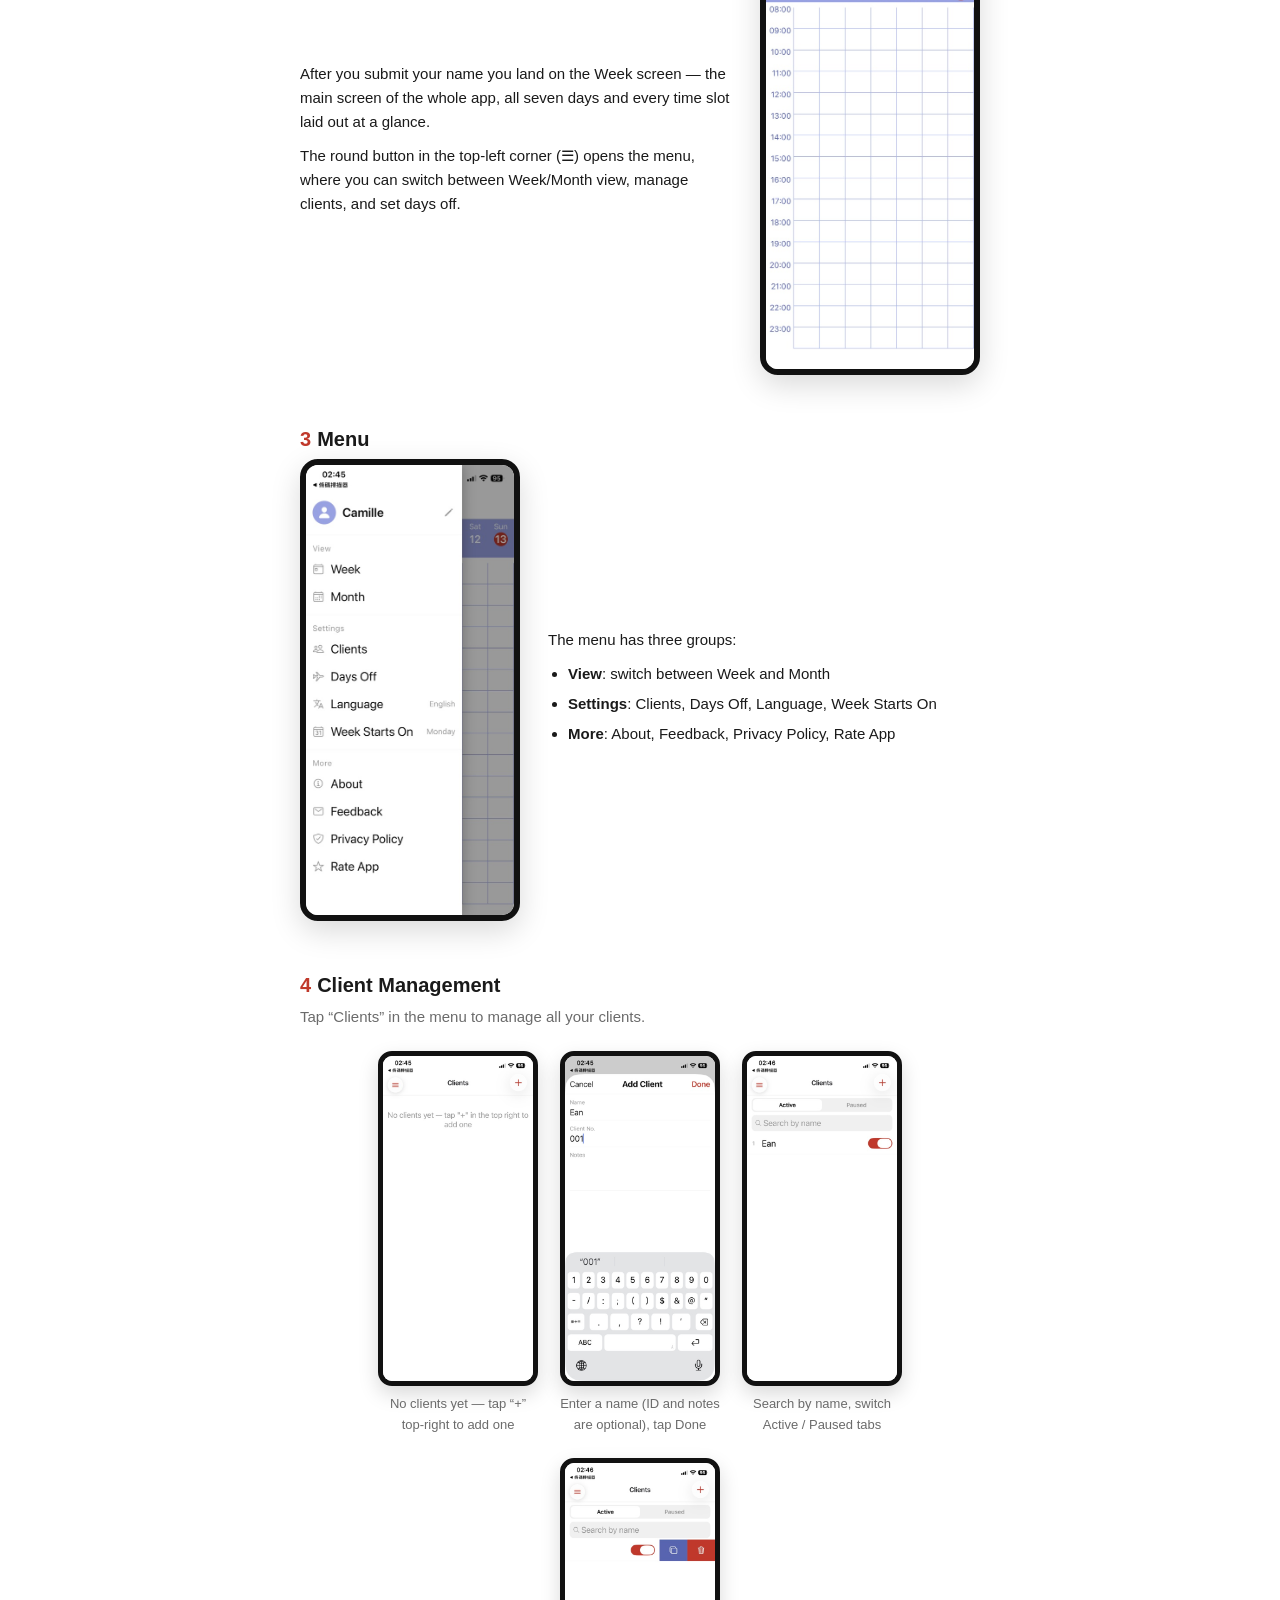
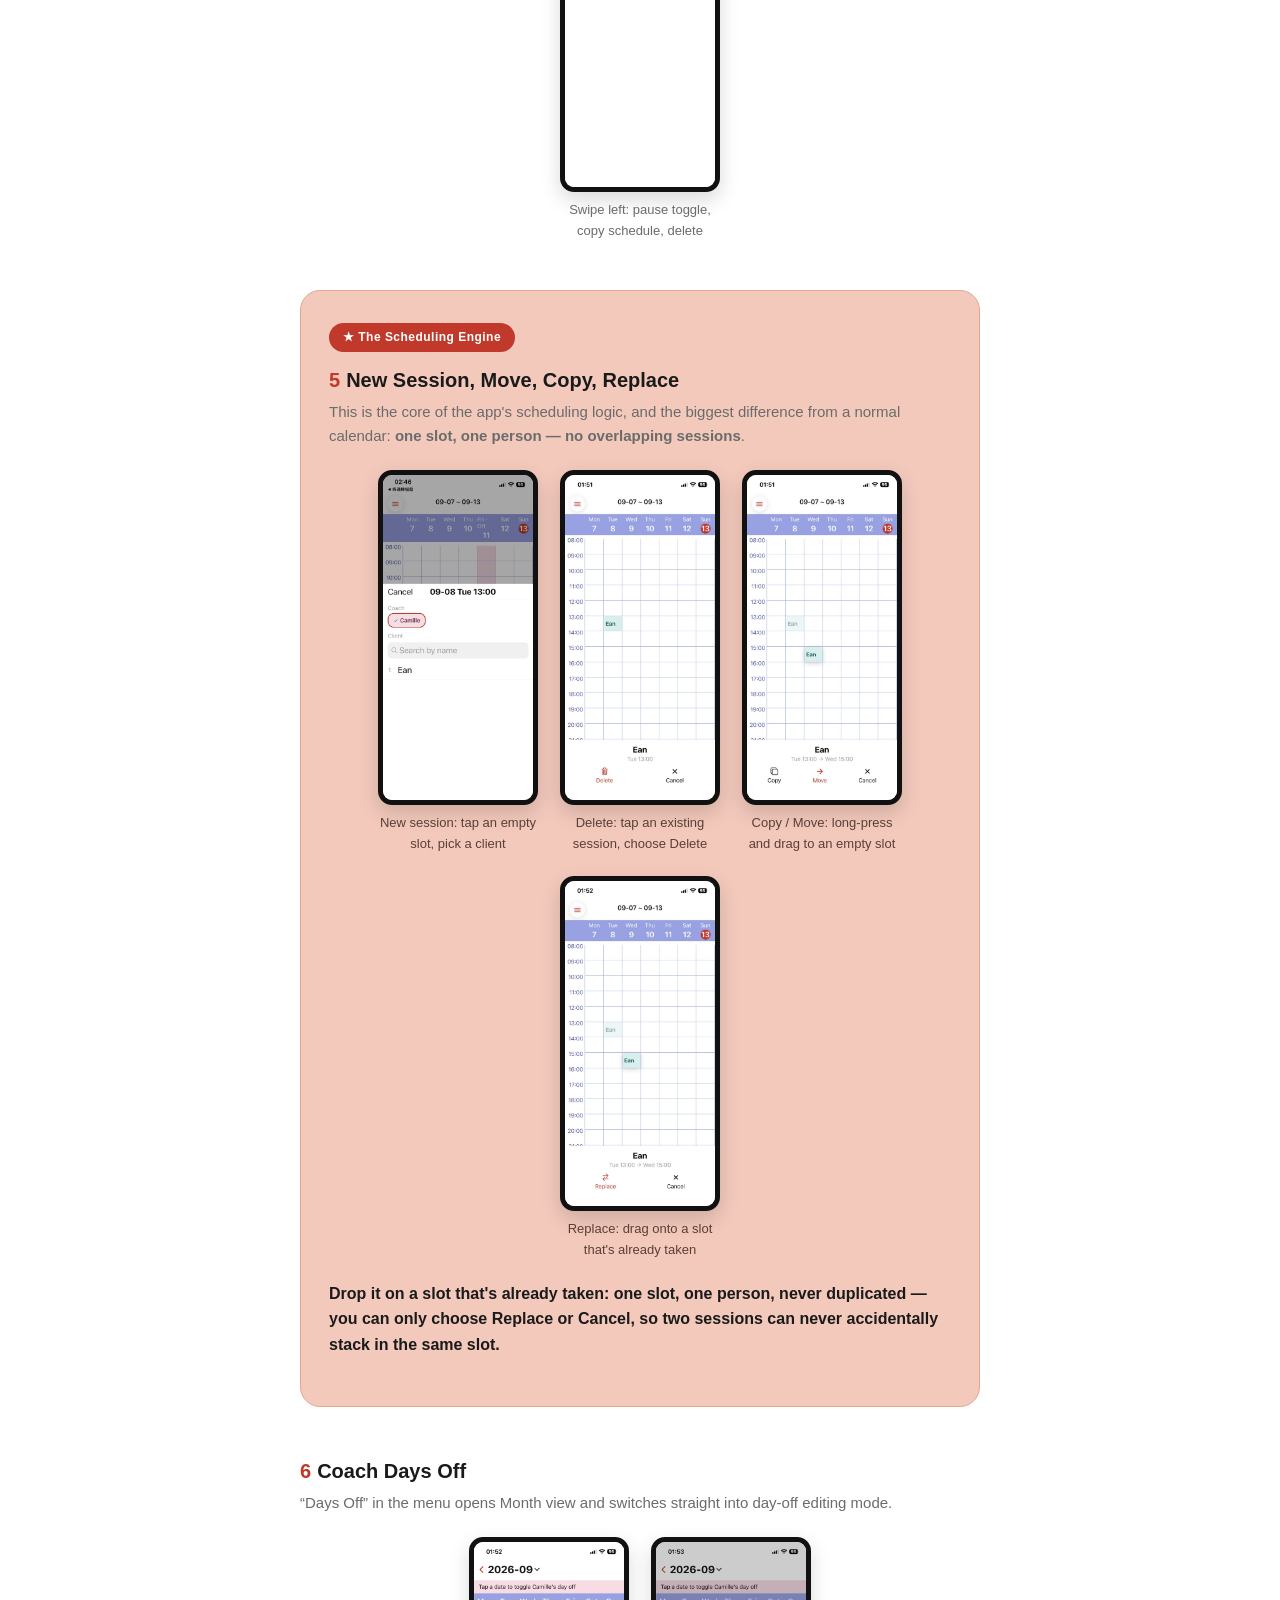
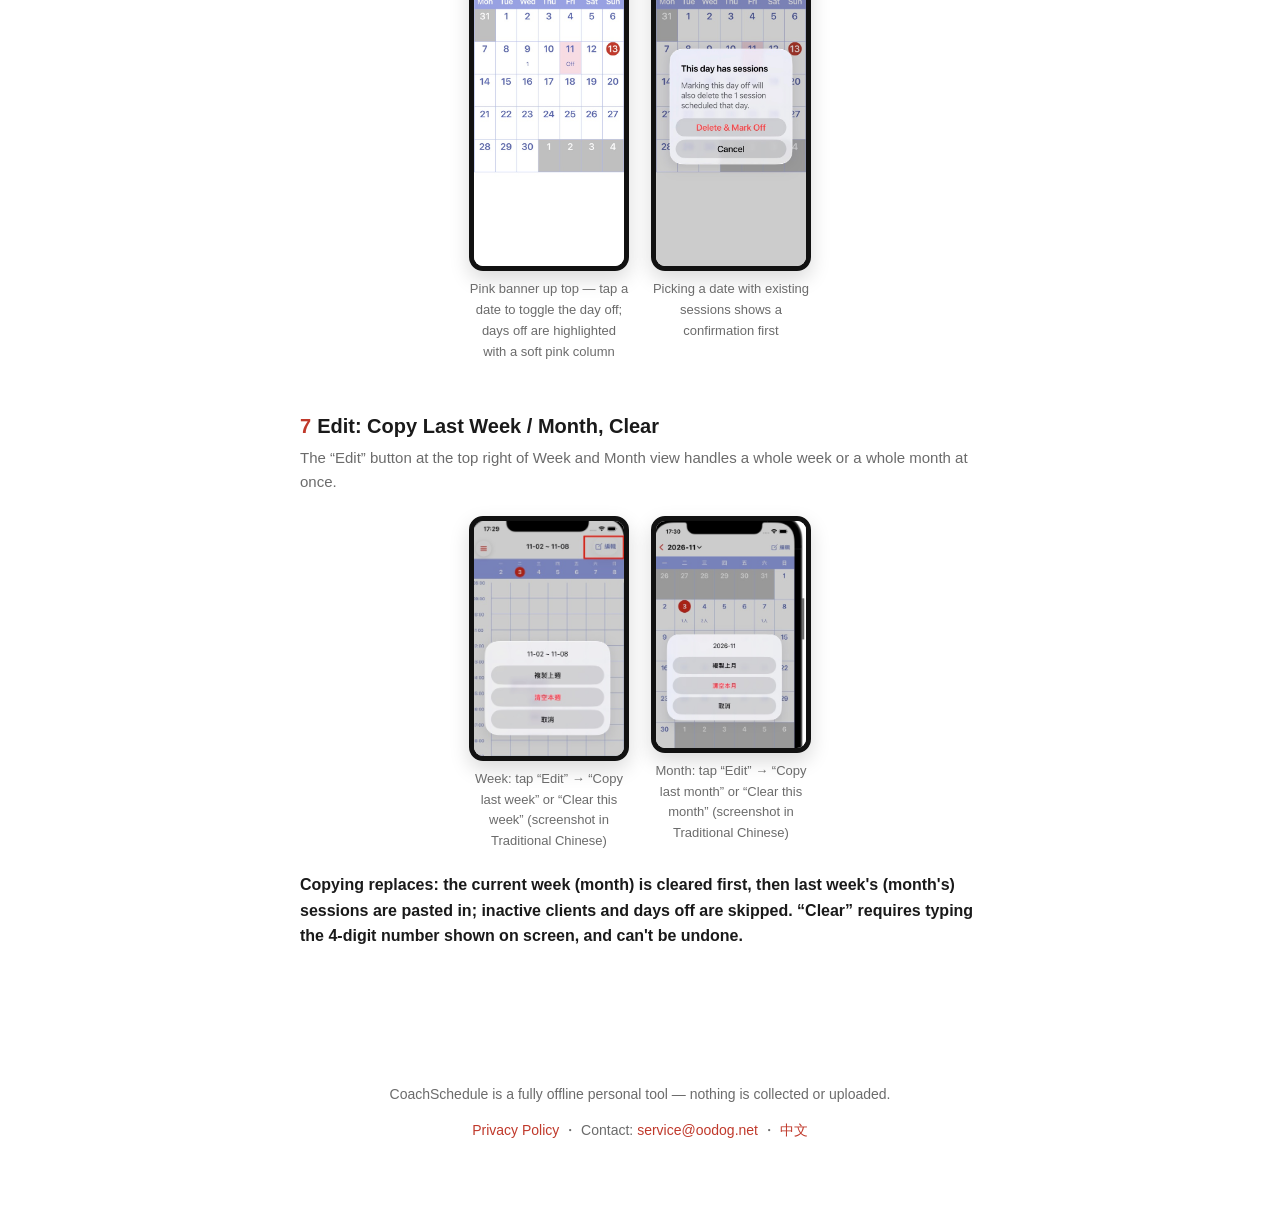
==== commit 49ee2e7f: "使用說明新增「7. 編輯：複製上週／上月、清空」（中英兩頁） 對應 App 1.2.0 新功能：週／月檢視右上角「編輯」選單。圖片壓成 JPEG 放 assets/screenshots/zh/7-1" ====
--- a/en.html
+++ b/en.html
@@ -218,6 +218,23 @@
         </div>
       </div>
     </div>
+    <div class="wrap">
+      <div style="padding: 24px 0;">
+        <h2><span class="step-no">7</span>Edit: Copy Last Week / Month, Clear</h2>
+        <p class="step-desc">The “Edit” button at the top right of Week and Month view handles a whole week or a whole month at once.</p>
+        <div class="substeps">
+          <figure>
+            <img src="assets/screenshots/zh/7-1.jpg" alt="The Edit menu in Week view, with Copy last week and Clear this week (screenshot shows the Traditional Chinese interface)" />
+            <figcaption>Week: tap “Edit” → “Copy last week” or “Clear this week” (screenshot in Traditional Chinese)</figcaption>
+          </figure>
+          <figure>
+            <img src="assets/screenshots/zh/7-2.jpg" alt="The Edit menu in Month view, with Copy last month and Clear this month (screenshot shows the Traditional Chinese interface)" />
+            <figcaption>Month: tap “Edit” → “Copy last month” or “Clear this month” (screenshot in Traditional Chinese)</figcaption>
+          </figure>
+        </div>
+        <p class="highlight-rule" style="margin-top: 20px;"><strong>Copying replaces</strong>: the current week (month) is cleared first, then last week's (month's) sessions are pasted in; inactive clients and days off are skipped. “Clear” requires typing the 4-digit number shown on screen, and can't be undone.</p>
+      </div>
+    </div>
   </section>
 
   <footer>
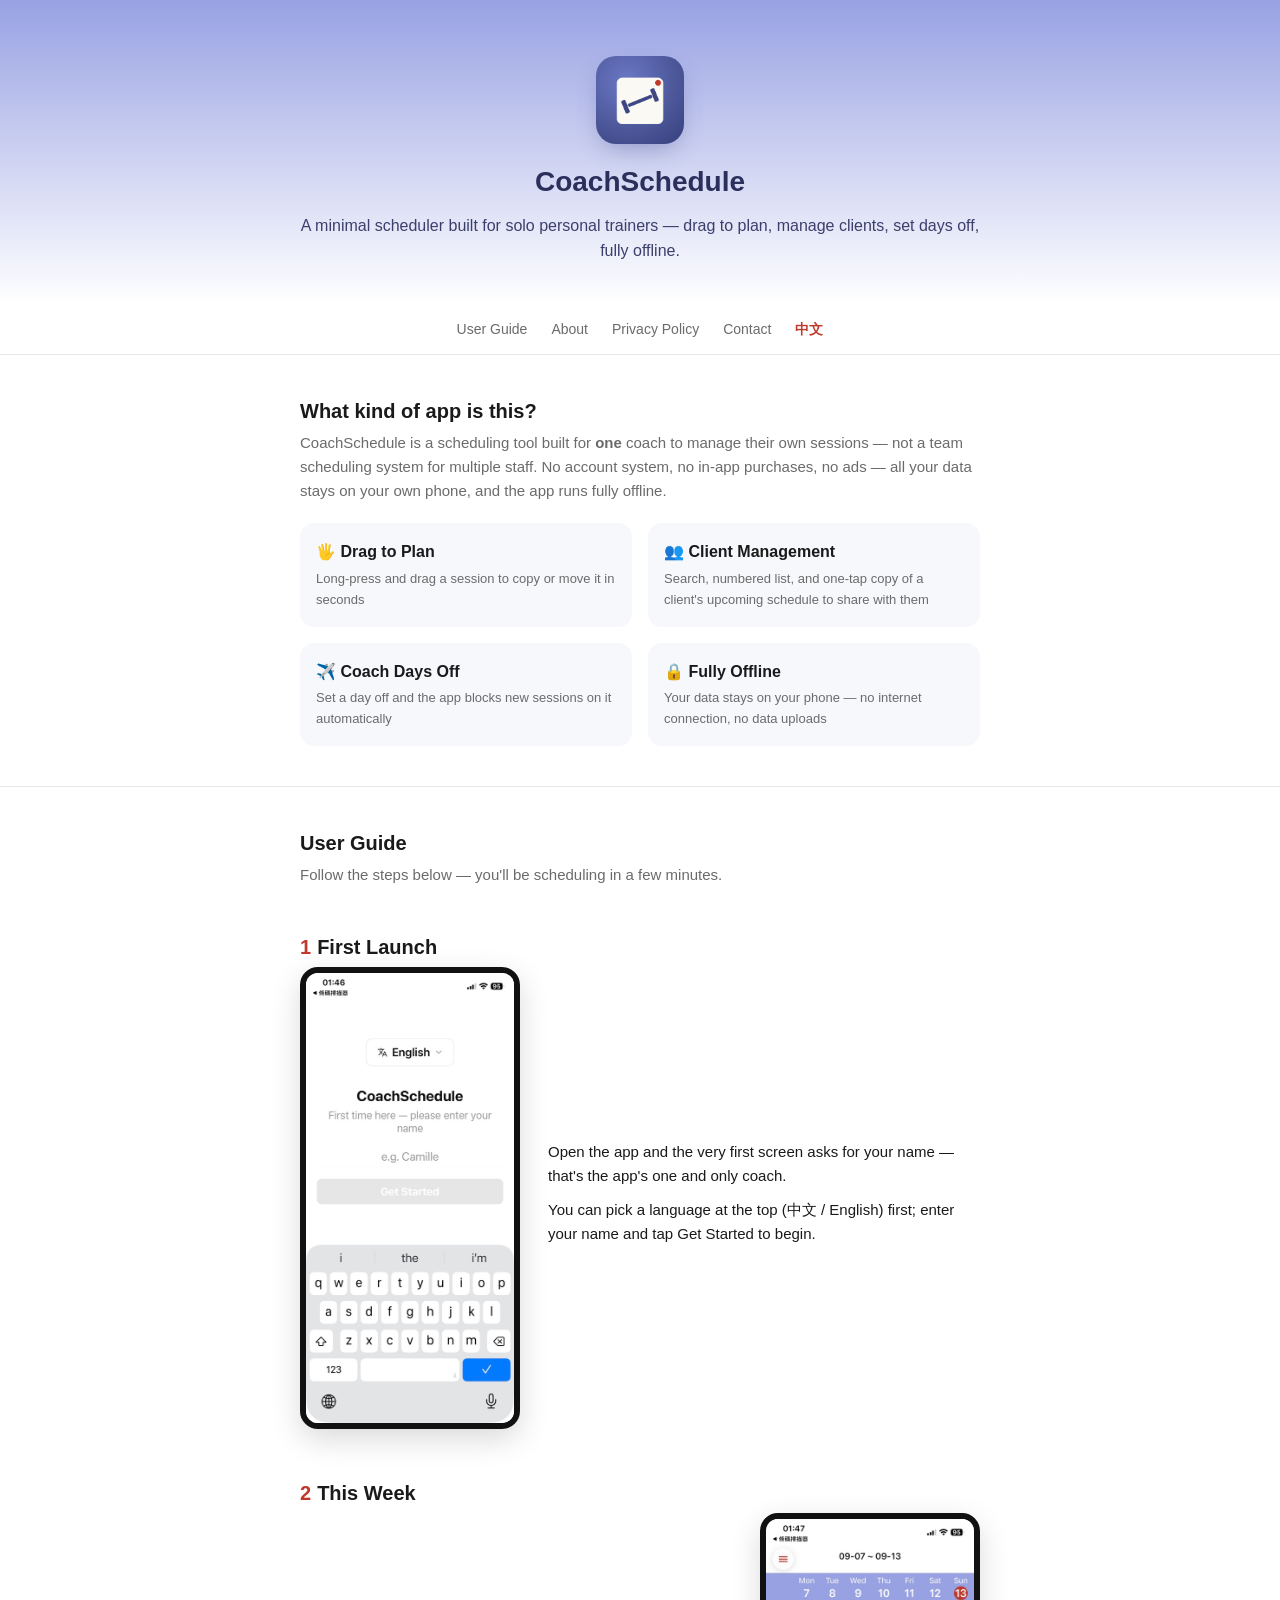
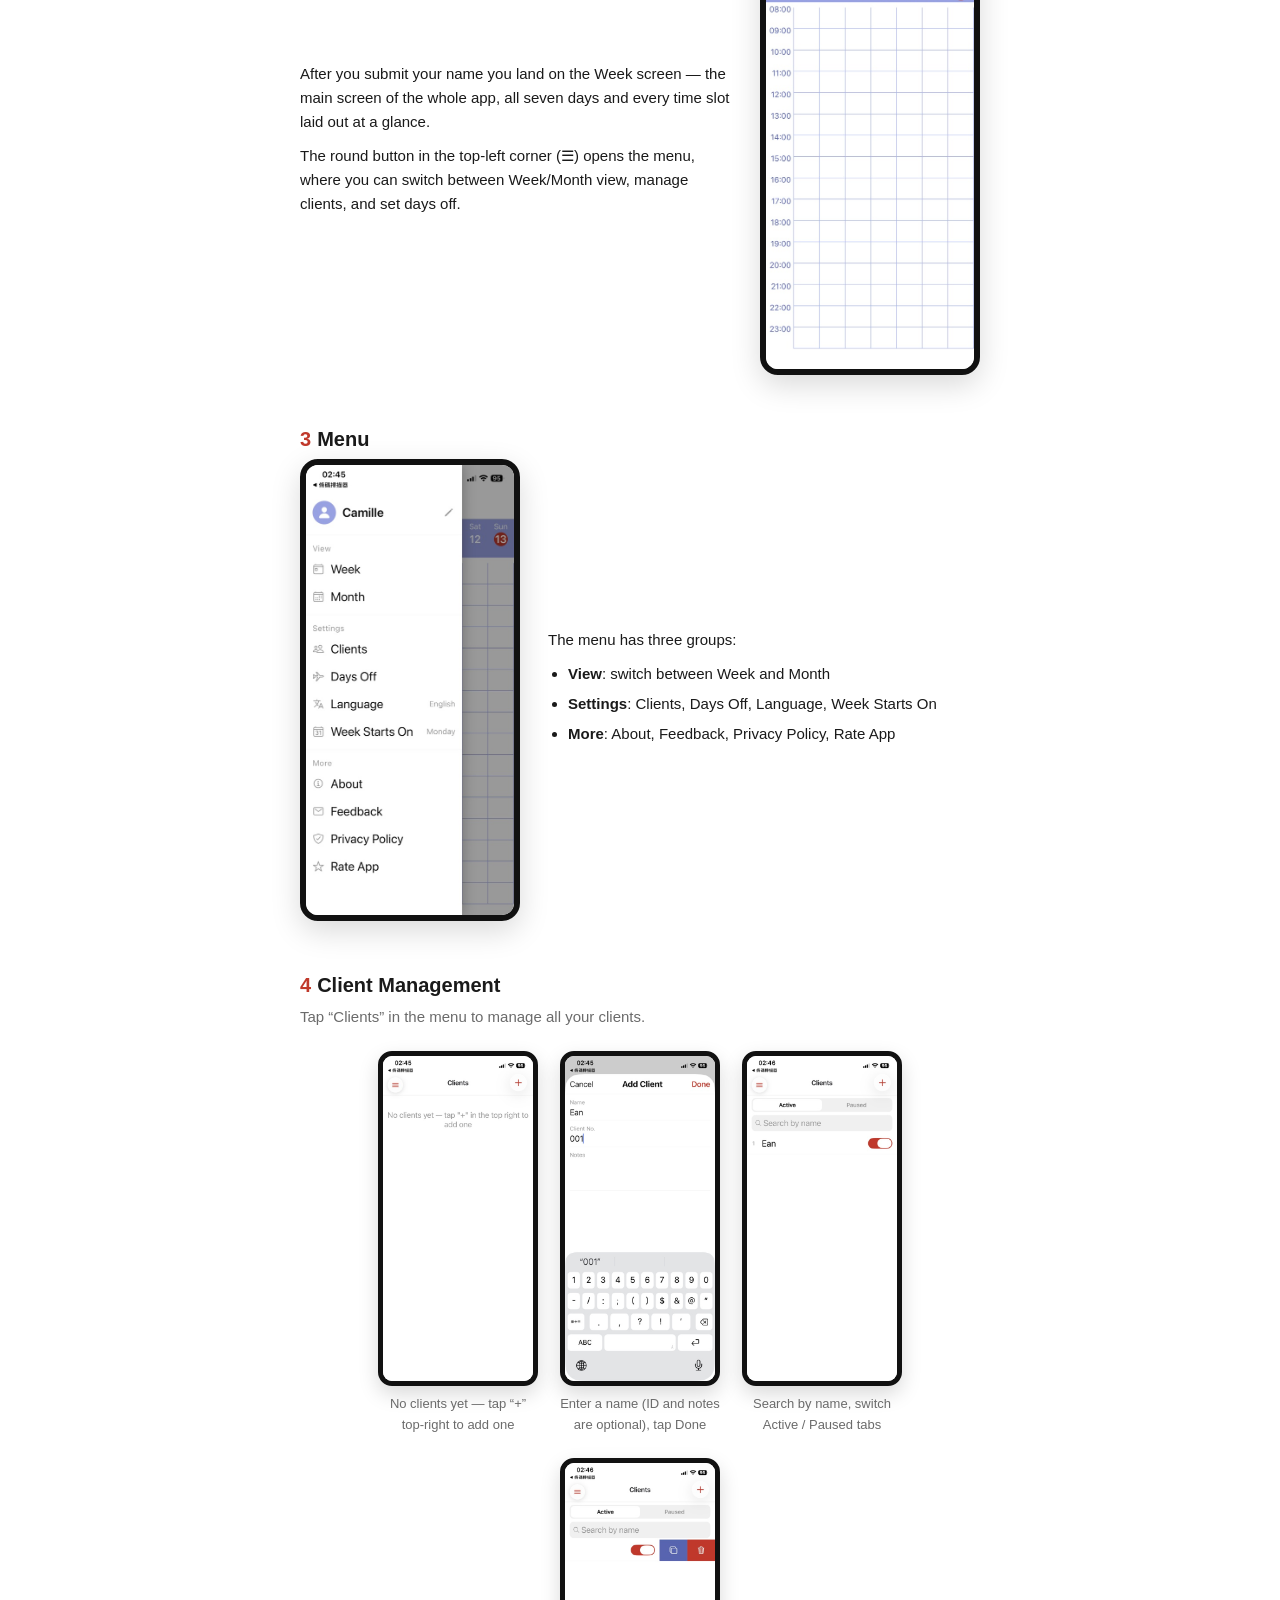
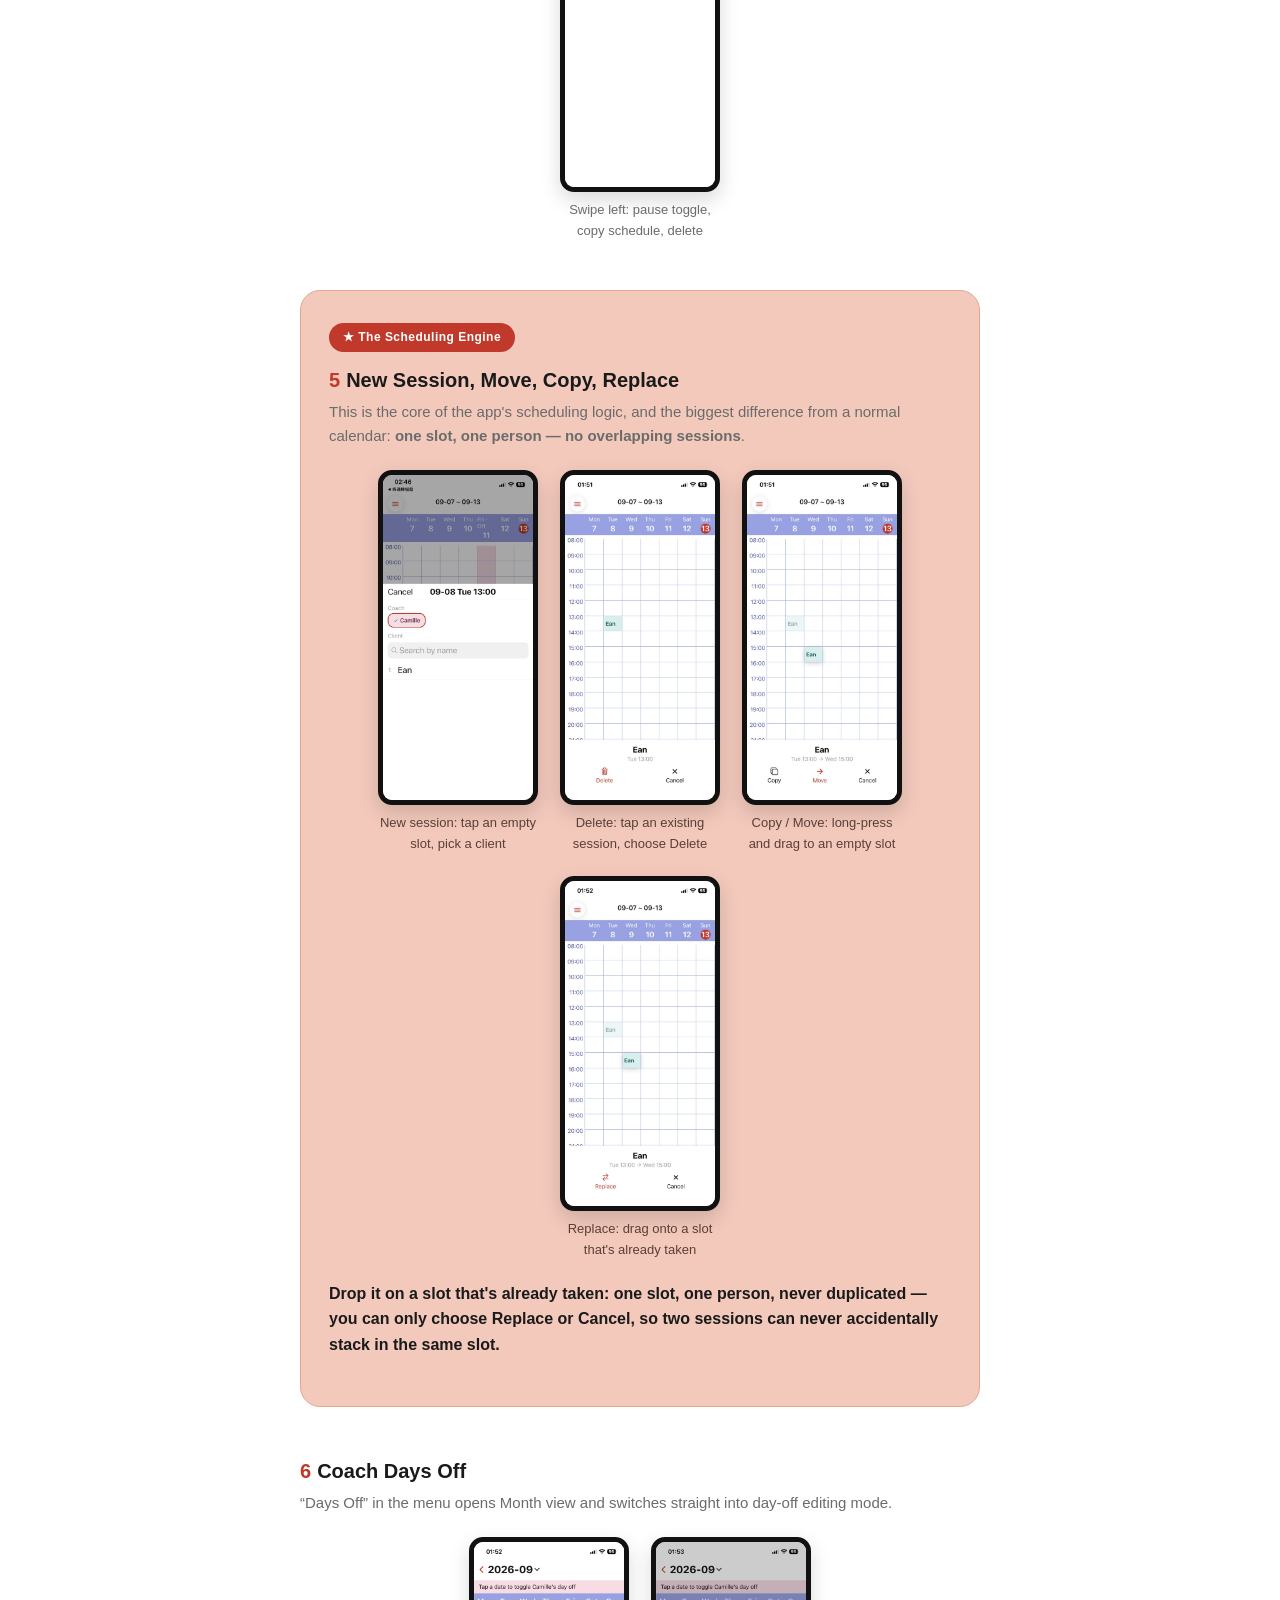
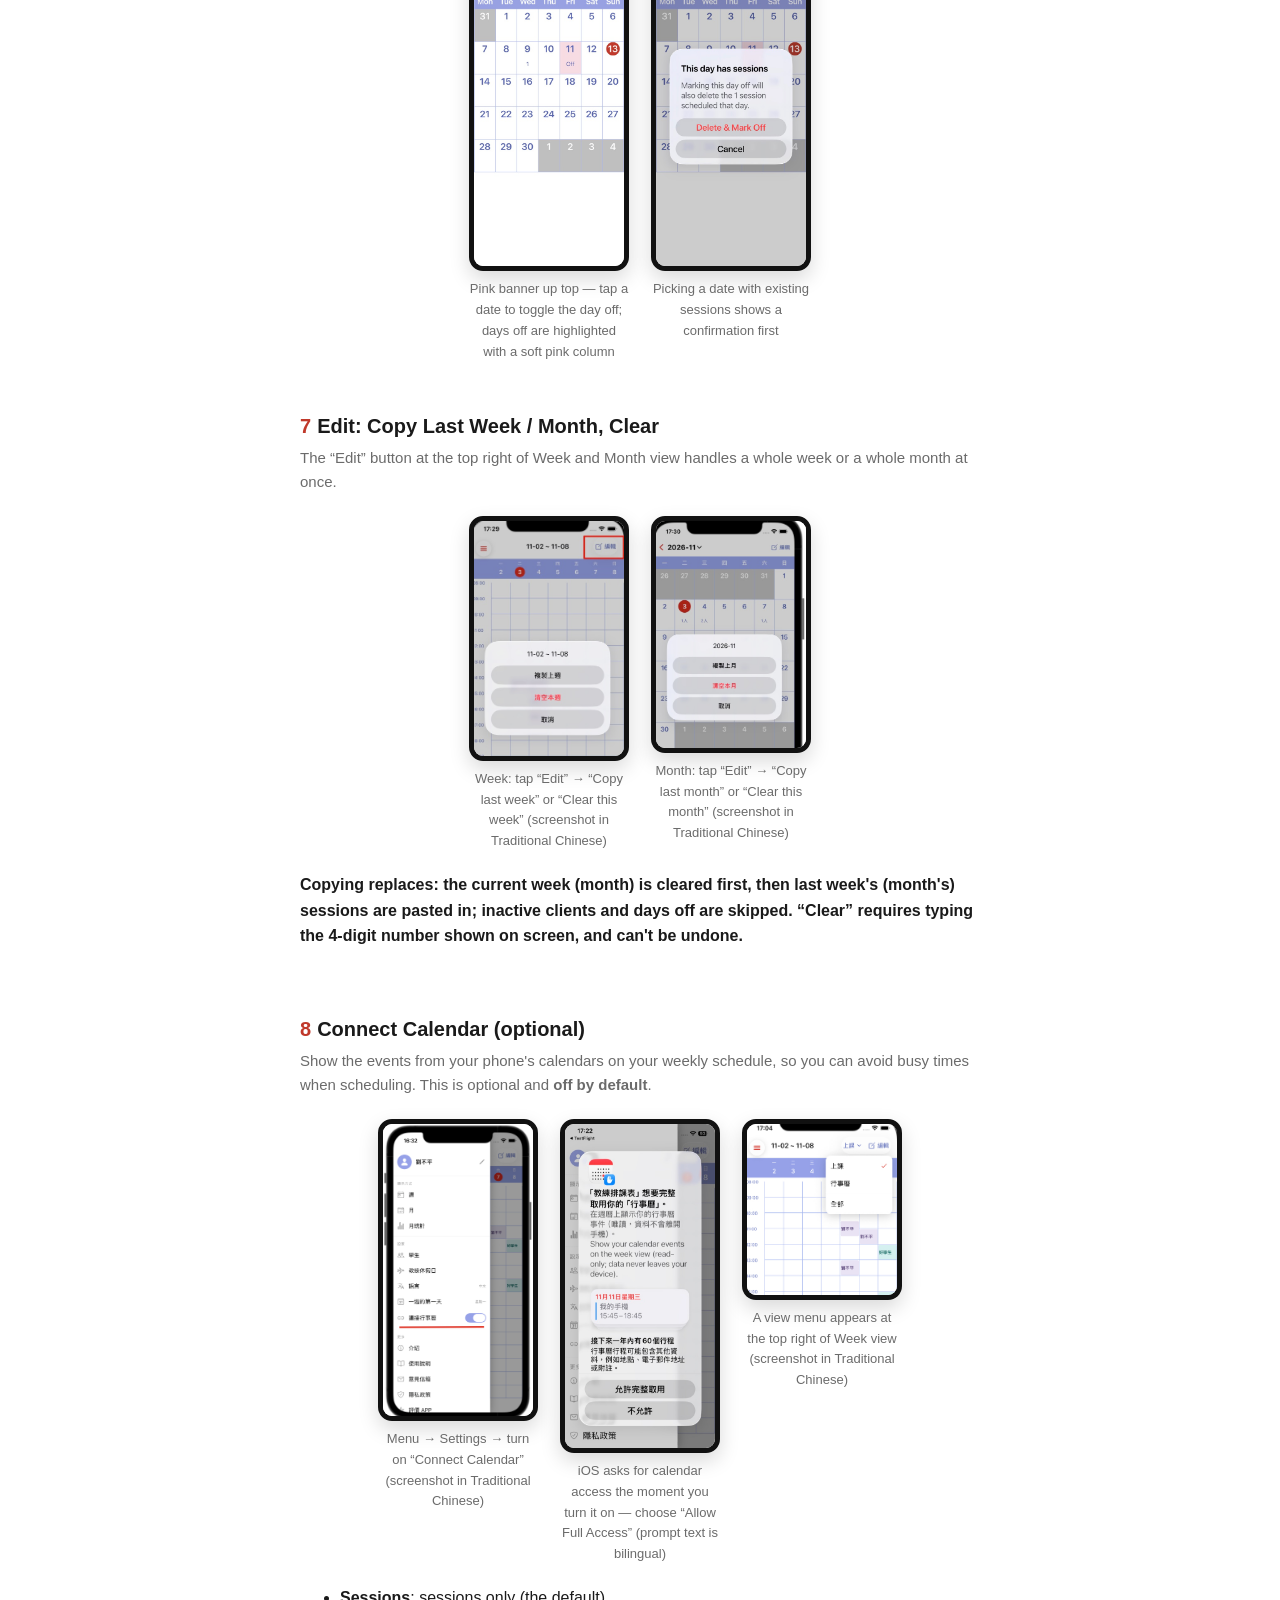
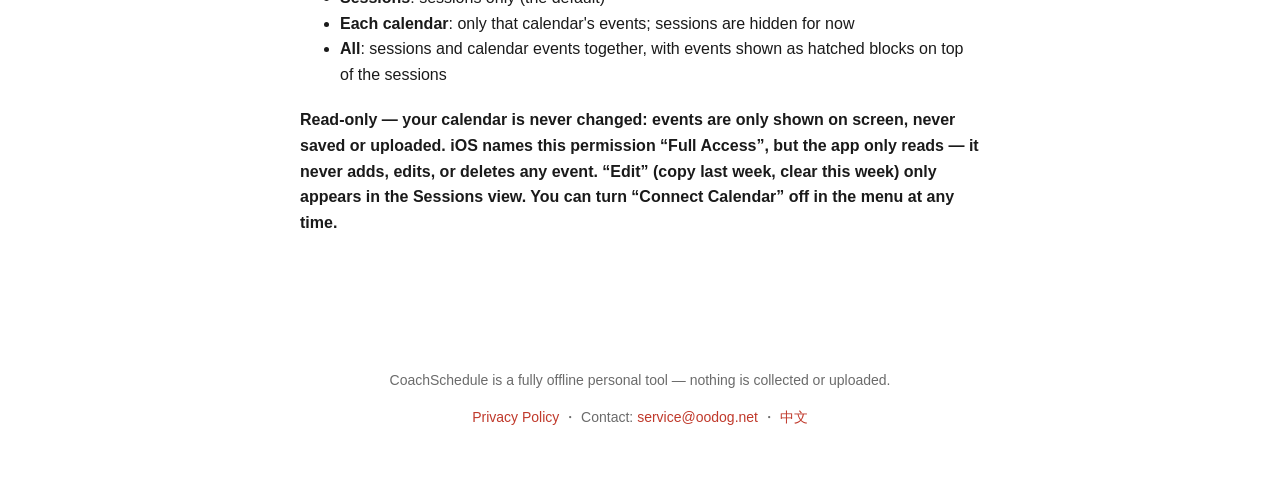
==== commit ef220da0: "使用說明新增「8. 連接行事曆（選用）」（中英兩頁） 對應 App 1.4.0 的新功能：選單開關（預設關閉）、iOS 行事曆權限視窗、週曆視角選單 （上課／各行事曆／全部）；強調只讀取、不修改、不儲" ====
--- a/en.html
+++ b/en.html
@@ -235,6 +235,32 @@
         <p class="highlight-rule" style="margin-top: 20px;"><strong>Copying replaces</strong>: the current week (month) is cleared first, then last week's (month's) sessions are pasted in; inactive clients and days off are skipped. “Clear” requires typing the 4-digit number shown on screen, and can't be undone.</p>
       </div>
     </div>
+    <div class="wrap">
+      <div style="padding: 24px 0;">
+        <h2><span class="step-no">8</span>Connect Calendar (optional)</h2>
+        <p class="step-desc">Show the events from your phone's calendars on your weekly schedule, so you can avoid busy times when scheduling. This is optional and <strong>off by default</strong>.</p>
+        <div class="substeps">
+          <figure>
+            <img src="assets/screenshots/zh/8-1.jpg" alt="The Connect Calendar switch under Settings in the menu (screenshot shows the Traditional Chinese interface)" />
+            <figcaption>Menu → Settings → turn on “Connect Calendar” (screenshot in Traditional Chinese)</figcaption>
+          </figure>
+          <figure>
+            <img src="assets/screenshots/zh/8-2.jpg" alt="The iOS permission prompt asking to access your calendar (the prompt text is shown in both Chinese and English)" />
+            <figcaption>iOS asks for calendar access the moment you turn it on — choose “Allow Full Access” (prompt text is bilingual)</figcaption>
+          </figure>
+          <figure>
+            <img src="assets/screenshots/zh/8-3.jpg" alt="The view menu at the top right of the Week view, with Sessions, a calendar, and All (screenshot shows the Traditional Chinese interface)" />
+            <figcaption>A view menu appears at the top right of Week view (screenshot in Traditional Chinese)</figcaption>
+          </figure>
+        </div>
+        <ul style="margin-top: 20px;">
+          <li><strong>Sessions</strong>: sessions only (the default)</li>
+          <li><strong>Each calendar</strong>: only that calendar's events; sessions are hidden for now</li>
+          <li><strong>All</strong>: sessions and calendar events together, with events shown as hatched blocks on top of the sessions</li>
+        </ul>
+        <p class="highlight-rule" style="margin-top: 20px;"><strong>Read-only — your calendar is never changed</strong>: events are only shown on screen, never saved or uploaded. iOS names this permission “Full Access”, but the app only reads — it never adds, edits, or deletes any event. “Edit” (copy last week, clear this week) only appears in the Sessions view. You can turn “Connect Calendar” off in the menu at any time.</p>
+      </div>
+    </div>
   </section>
 
   <footer>
